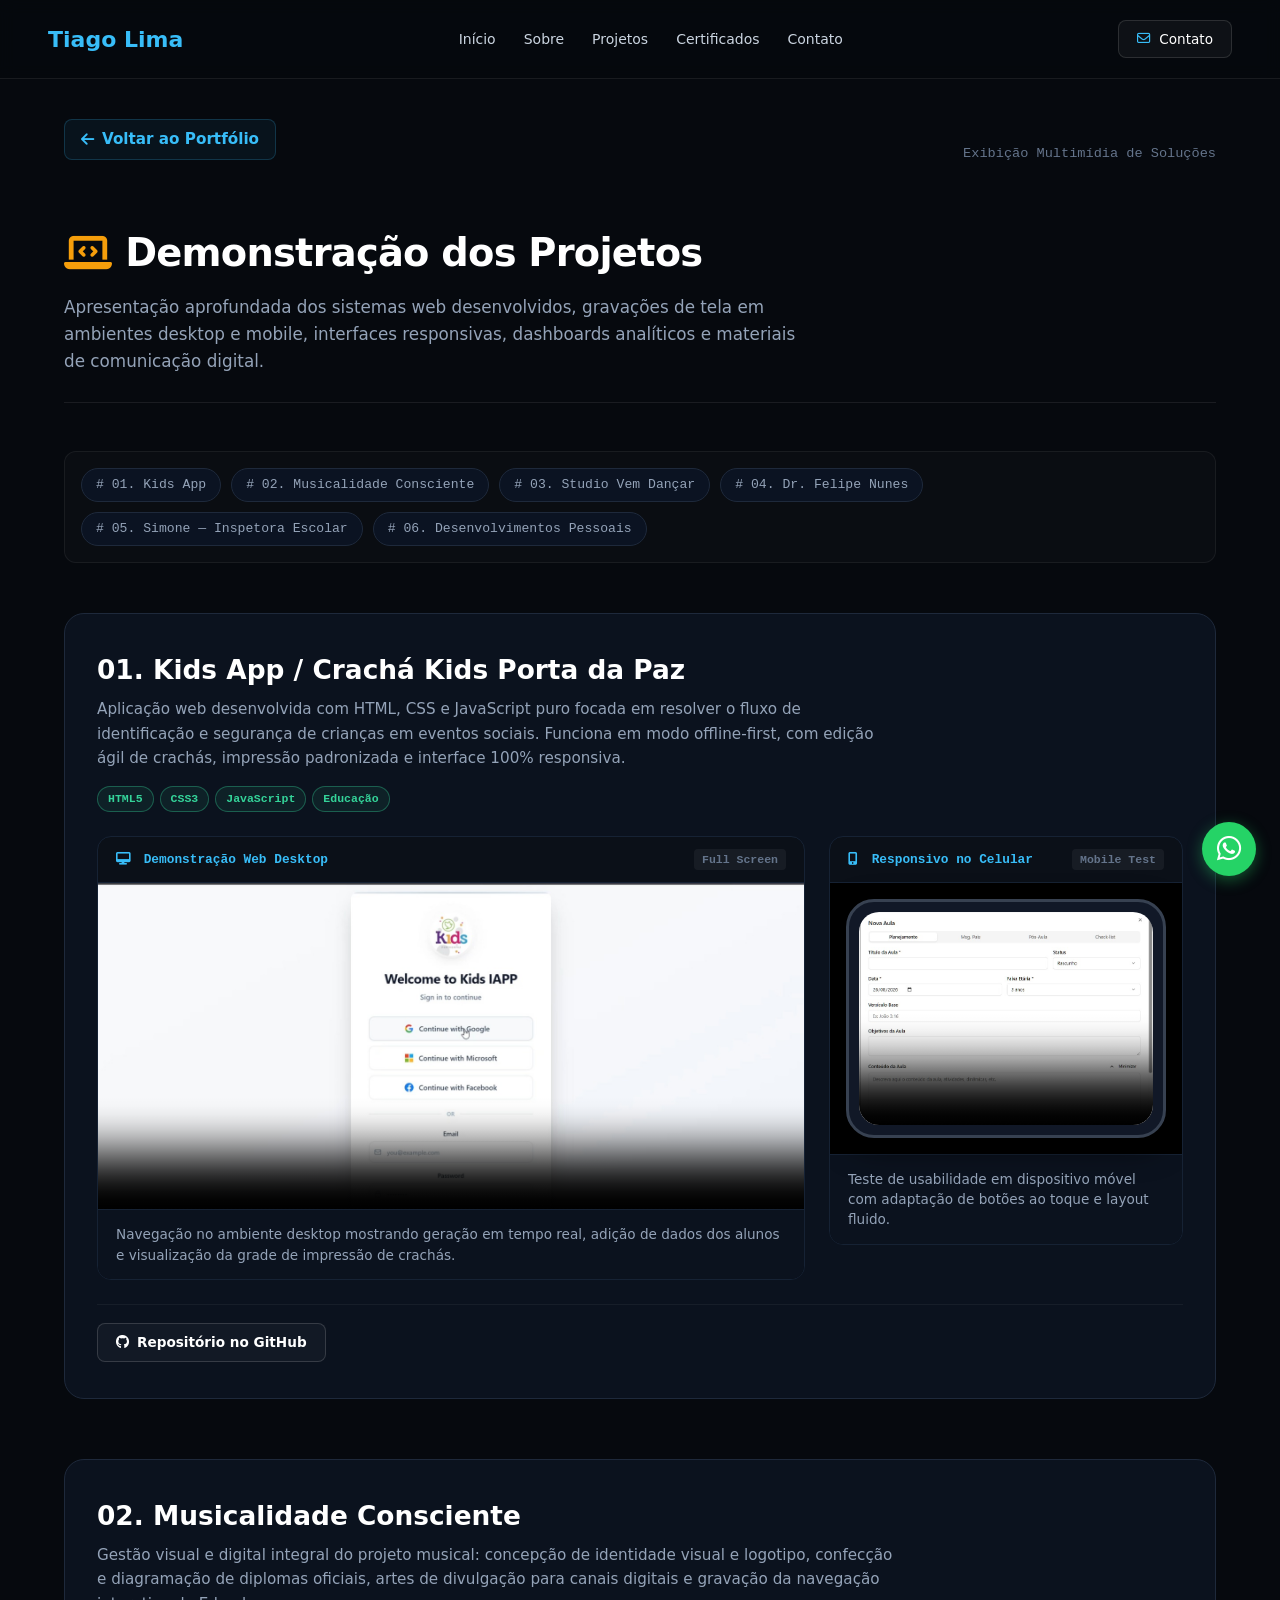
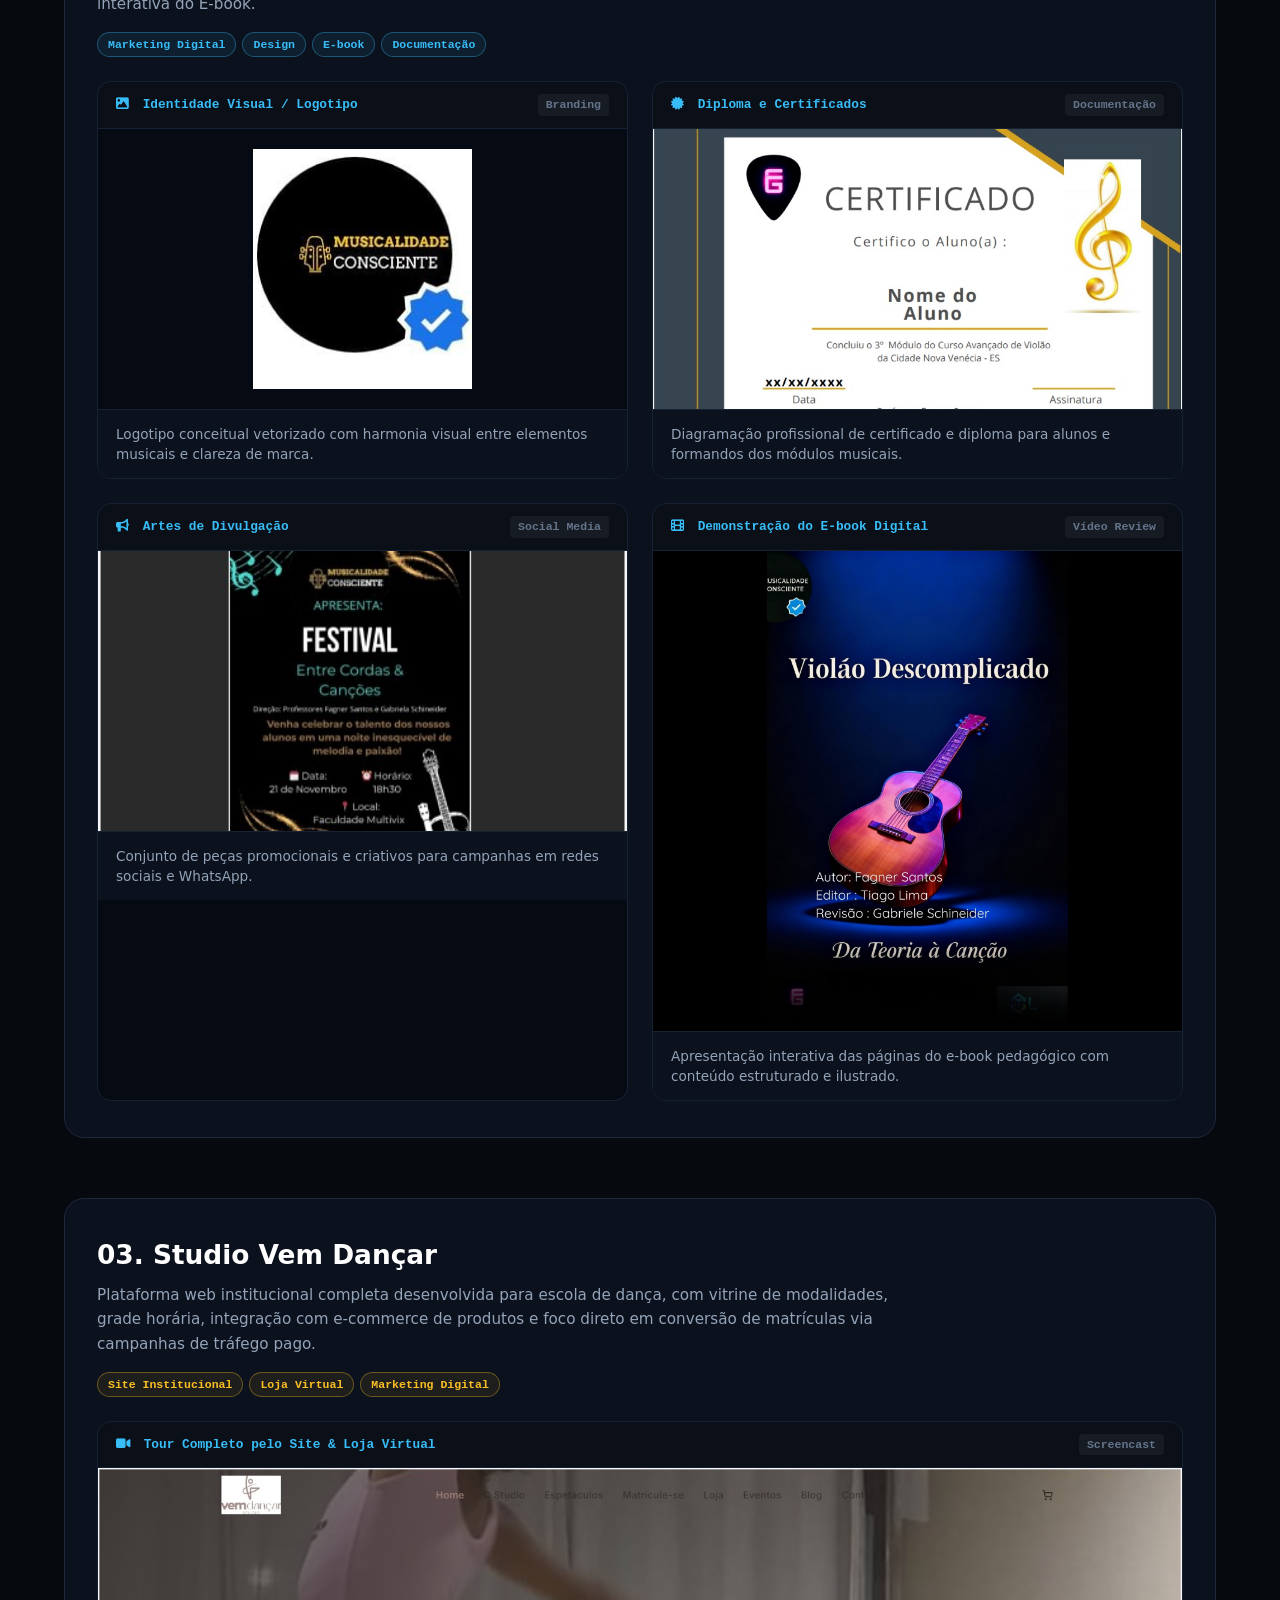
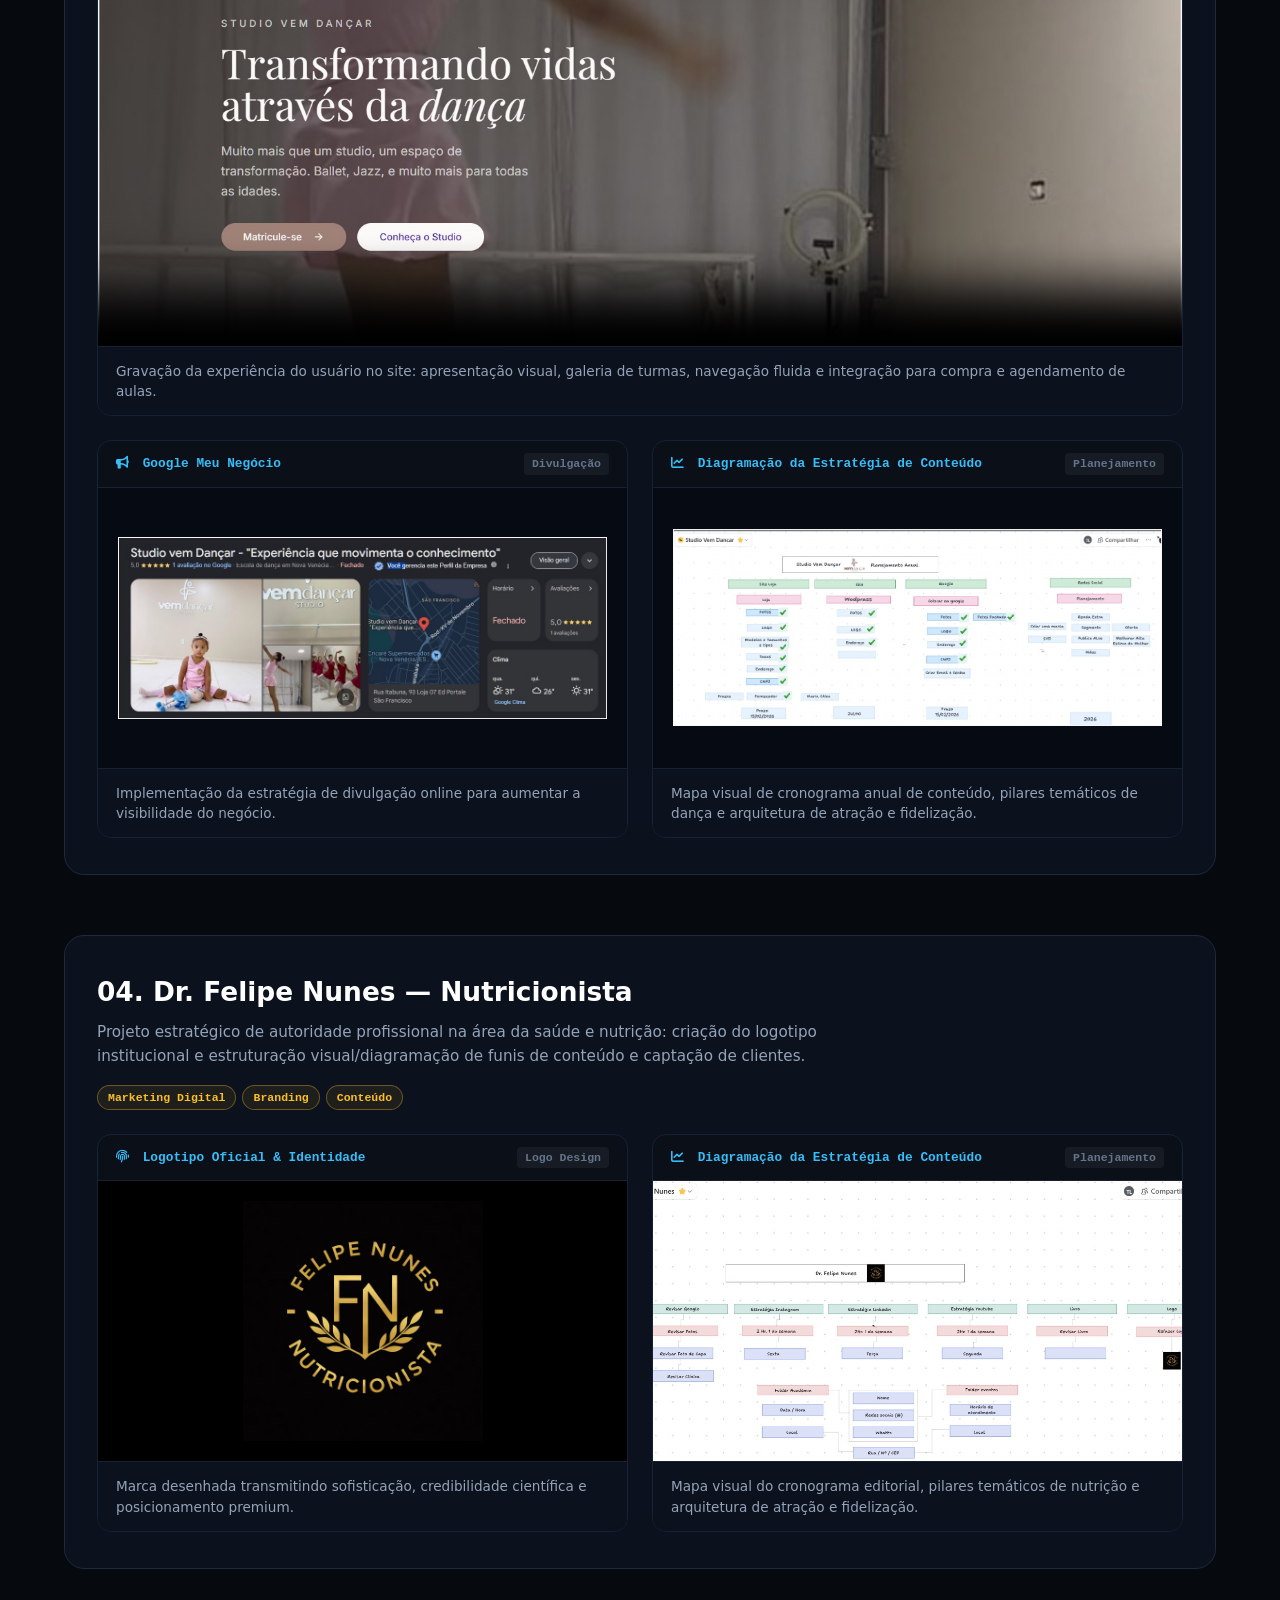
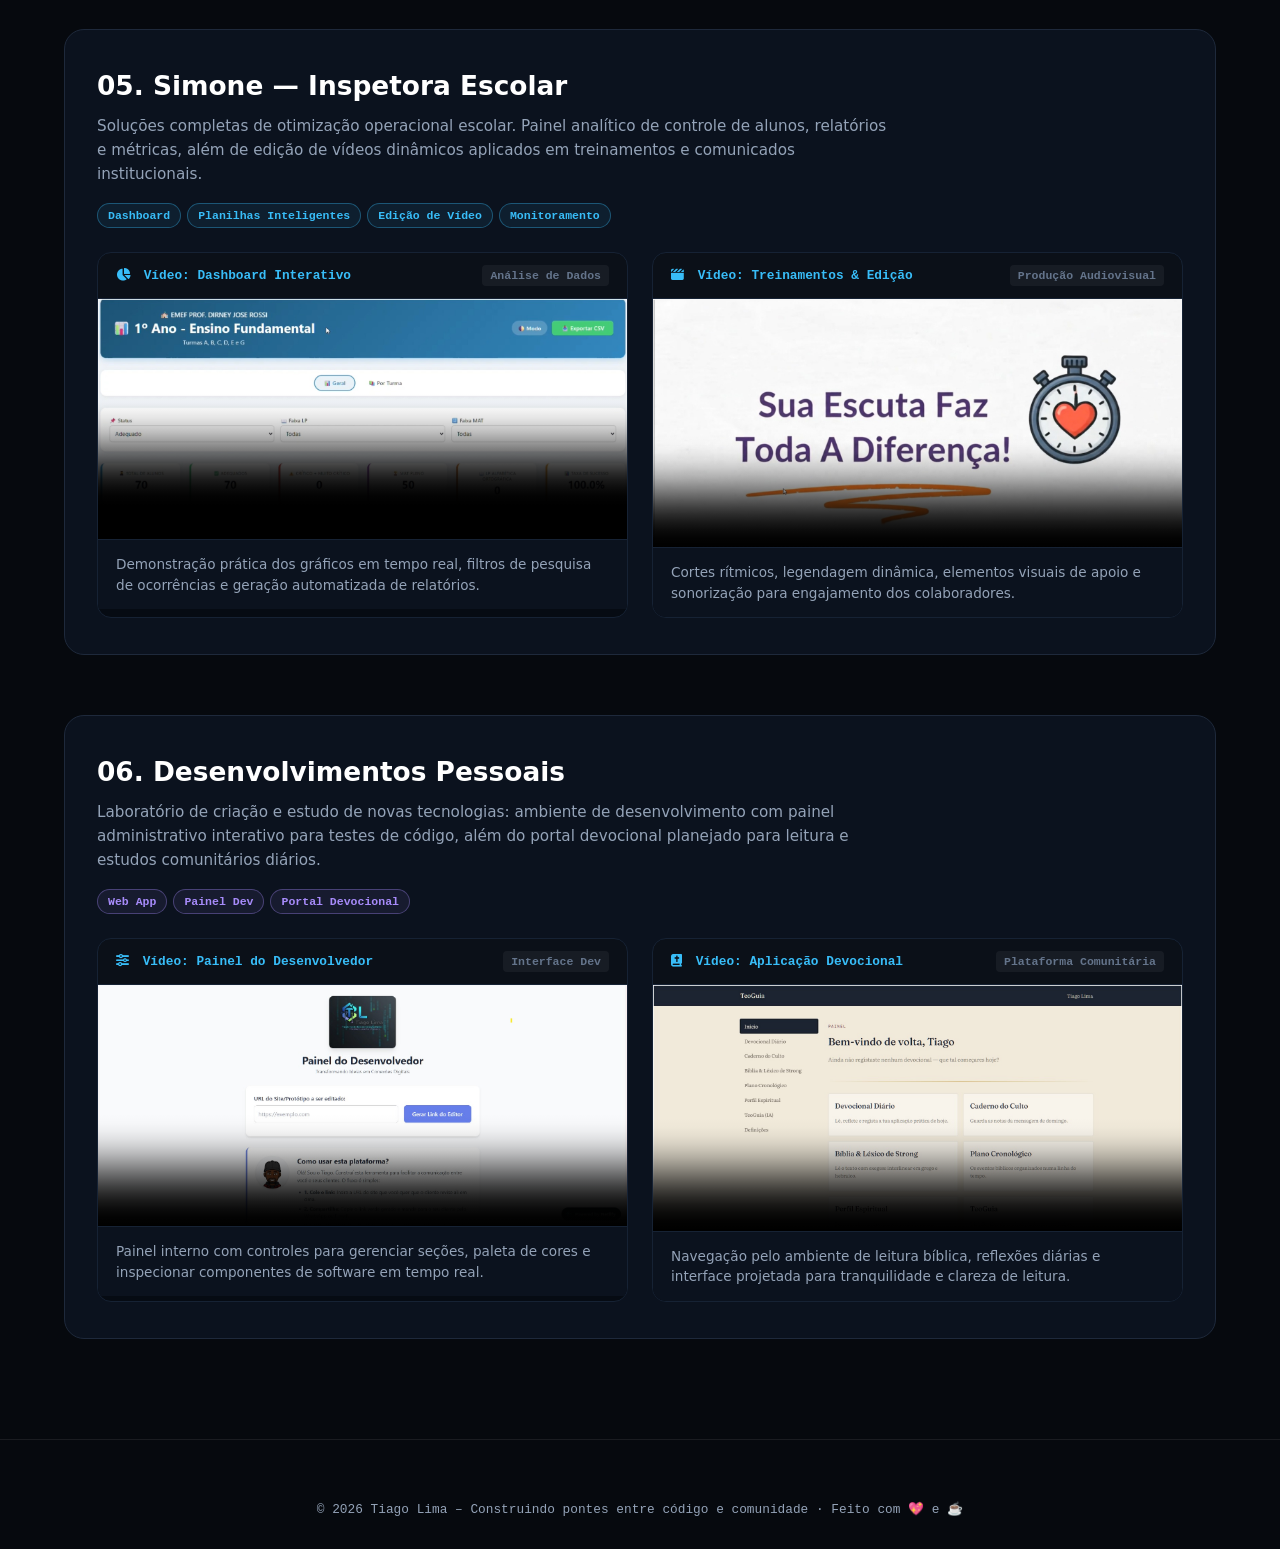
==== projetos.html @ 0a88589b "feat: initial commit of portfolio with LFS" ====
<!DOCTYPE html>
<html lang="pt-BR">
<head>
  <meta charset="UTF-8" />
  <meta name="viewport" content="width=device-width, initial-scale=1.0" />
  <meta name="description" content="Detalhamento e demonstrações visuais dos projetos desenvolvidos por Tiago Lima" />
  <title>Galeria de Projetos | Tiago Lima</title>
  <!-- Open Graph / Redes Sociais -->
  <meta property="og:type" content="website" />
  <meta property="og:title" content="Projetos | Tiago Lima" />
  <meta property="og:description" content="Portfólio de Tiago Lima." />
  <meta property="og:image" content="./assets/tiago_terno.jpg" />
  <meta name="twitter:card" content="summary_large_image" />
  <link rel="icon" type="image/svg+xml" href="data:image/svg+xml,%3Csvg xmlns='http://www.w3.org/2000/svg' viewBox='0 0 100 100'%3E%3Ctext y='80' font-size='80'%3E👨‍💻%3C/text%3E%3C/svg%3E">


  <link rel="stylesheet" href="https://cdnjs.cloudflare.com/ajax/libs/font-awesome/6.4.0/css/all.min.css" integrity="sha512-iecdLmaskl7CVkqkXNQ/ZH/XLlvWZOJyj7Yy7tcenmpD1ypASozpmT/E0iPtmFIB46ZmdtAc9eNBvH0H/ZpiBw==" crossorigin="anonymous" referrerpolicy="no-referrer" />
  <link rel="stylesheet" href="style.css" />

  <!-- Estilos movidos para style.css -->
</head>
<body>

  <header class="navbar">
    <a href="index.html" class="navbar-logo">Tiago Lima</a>
    <nav class="nav-links" aria-label="Navegação Principal">
      <a href="index.html#inicio">Início</a>
      <a href="index.html#sobre">Sobre</a>
      <a href="index.html#projetos">Projetos</a>
      <a href="certificados.html">Certificados</a>
      <a href="index.html#contato">Contato</a>
    </nav>
    <a href="index.html#contato" class="btn-contact">
      <i class="fa-regular fa-envelope" aria-hidden="true"></i>
      <span>Contato</span>
    </a>
  </header>

  <main class="projects-page">
    
    <div class="page-nav-top">
      <a href="index.html#projetos" class="btn-back">
        <i class="fa-solid fa-arrow-left"></i> Voltar ao Portfólio
      </a>
      <span style="font-family: var(--font-mono, monospace); font-size: 0.85rem; color: var(--text-muted, #64748b);">
        Exibição Multimídia de Soluções
      </span>
    </div>

    <header class="page-header">
      <h1><i class="fa-solid fa-laptop-code"></i> Demonstração dos Projetos</h1>
      <p>
        Apresentação aprofundada dos sistemas web desenvolvidos, gravações de tela em ambientes desktop e mobile, interfaces responsivas, dashboards analíticos e materiais de comunicação digital.
      </p>
    </header>

    <nav class="project-nav-chips" aria-label="Navegação entre os projetos">
      <a href="#kids-app" class="chip-link"># 01. Kids App</a>
      <a href="#musicalidade" class="chip-link"># 02. Musicalidade Consciente</a>
      <a href="#vem-dancar" class="chip-link"># 03. Studio Vem Dançar</a>
      <a href="#felipe-nunes" class="chip-link"># 04. Dr. Felipe Nunes</a>
      <a href="#simone-inspetora" class="chip-link"># 05. Simone — Inspetora Escolar</a>
      <a href="#desenvolvimentos-pessoais" class="chip-link"># 06. Desenvolvimentos Pessoais</a>
    </nav>

    <section class="project-showcase-section" id="kids-app">
      <div class="showcase-header">
        <div class="showcase-title-area">
          <h2>01. Kids App / Crachá Kids Porta da Paz</h2>
          <p>
            Aplicação web desenvolvida com HTML, CSS e JavaScript puro focada em resolver o fluxo de identificação e segurança de crianças em eventos sociais. Funciona em modo offline-first, com edição ágil de crachás, impressão padronizada e interface 100% responsiva.
          </p>
        </div>
        <div class="tags-list">
          <span class="tag-badge tag-green">HTML5</span>
          <span class="tag-badge tag-green">CSS3</span>
          <span class="tag-badge tag-green">JavaScript</span>
          <span class="tag-badge tag-green">Educação</span>
        </div>
      </div>

      <div class="media-grid grid-asymmetric-phone">
        <div class="media-block">
          <div class="media-label">
            <span><i class="fa-solid fa-desktop"></i> Demonstração Web Desktop</span>
            <span class="badge-tag">Full Screen</span>
          </div>
          <div class="media-content">
            <div class="video-wrapper">
              <video controls poster="./assets/01_login.jpeg" preload="metadata">
                <source src="./assets/videos/video_kids_app_desktop.mp4" type="video/mp4">
                Seu navegador não suporta a reprodução deste vídeo.
              </video>
            </div>
          </div>
          <div class="media-caption">
            Navegação no ambiente desktop mostrando geração em tempo real, adição de dados dos alunos e visualização da grade de impressão de crachás.
          </div>
        </div>

        <div class="media-block">
          <div class="media-label">
            <span><i class="fa-solid fa-mobile-screen-button"></i> Responsivo no Celular</span>
            <span class="badge-tag">Mobile Test</span>
          </div>
          <div class="media-content" style="padding: 16px 0;">
            <div class="phone-mockup-wrapper">
              <video controls poster="./assets/capa_nova_aula.jpeg" preload="metadata">
                <source src="./assets/videos/video_responsivo_kids_app_celular.mp4" type="video/mp4">
                Seu navegador não suporta a tag de vídeo.
              </video>
            </div>
          </div>
          <div class="media-caption">
            Teste de usabilidade em dispositivo móvel com adaptação de botões ao toque e layout fluido.
          </div>
        </div>
      </div>

      <div class="showcase-actions">
        <a href="https://github.com/tgojlima" target="_blank" rel="noopener noreferrer" class="btn-action-outline">
          <i class="fa-brands fa-github"></i> Repositório no GitHub
        </a>
      </div>
    </section>

    <section class="project-showcase-section" id="musicalidade">
      <div class="showcase-header">
        <div class="showcase-title-area">
          <h2>02. Musicalidade Consciente</h2>
          <p>
            Gestão visual e digital integral do projeto musical: concepção de identidade visual e logotipo, confecção e diagramação de diplomas oficiais, artes de divulgação para canais digitais e gravação da navegação interativa do E-book.
          </p>
        </div>
        <div class="tags-list">
          <span class="tag-badge tag-blue">Marketing Digital</span>
          <span class="tag-badge tag-blue">Design</span>
          <span class="tag-badge tag-blue">E-book</span>
          <span class="tag-badge tag-blue">Documentação</span>
        </div>
      </div>

      <div class="media-grid grid-2-cols">
        <div class="media-block">
          <div class="media-label">
            <span><i class="fa-solid fa-image"></i> Identidade Visual / Logotipo</span>
            <span class="badge-tag">Branding</span>
          </div>
          <div class="image-wrapper contain-mode">
            <img src="./assets/logo-musicalidade-consciente.jpg" alt="Logo Musicalidade Consciente" / loading="lazy">
          </div>
          <div class="media-caption">
            Logotipo conceitual vetorizado com harmonia visual entre elementos musicais e clareza de marca.
          </div>
        </div>

        <div class="media-block">
          <div class="media-label">
            <span><i class="fa-solid fa-certificate"></i> Diploma e Certificados</span>
            <span class="badge-tag">Documentação</span>
          </div>
          <div class="image-wrapper">
             <img src="./assets/certificado-em-branco.jpeg" alt="Certificado 3º Módulo" / loading="lazy">
          </div>
          <div class="media-caption">
            Diagramação profissional de certificado e diploma para alunos e formandos dos módulos musicais.
          </div>
        </div>

        <div class="media-block">
          <div class="media-label">
            <span><i class="fa-solid fa-bullhorn"></i> Artes de Divulgação</span>
            <span class="badge-tag">Social Media</span>
          </div>
          <div class="image-wrapper">
            <img src="./assets/artes_festival_entre_cordas_pq.jpeg" onerror="this.onerror=null; this.src='./assets/logo_musicalidade.jpg';" alt="Artes de Divulgação" / loading="lazy">
          </div>
          <div class="media-caption">
            Conjunto de peças promocionais e criativos para campanhas em redes sociais e WhatsApp.
          </div>
        </div>

        <div class="media-block">
          <div class="media-label">
            <span><i class="fa-solid fa-film"></i> Demonstração do E-book Digital</span>
            <span class="badge-tag">Vídeo Review</span>
          </div>
          <div class="media-content">
            <div class="video-wrapper">
              <video controls poster="./assets/capa.jpeg" preload="metadata">
                <source src="./assets/videos/video_ebook.mp4" type="video/mp4">
                Seu navegador não suporta reprodução de vídeo.
              </video>
            </div>
          </div>
          <div class="media-caption">
            Apresentação interativa das páginas do e-book pedagógico com conteúdo estruturado e ilustrado.
          </div>
        </div>
      </div>
    </section>

    <section class="project-showcase-section" id="vem-dancar">
      <div class="showcase-header">
        <div class="showcase-title-area">
          <h2>03. Studio Vem Dançar</h2>
          <p>
            Plataforma web institucional completa desenvolvida para escola de dança, com vitrine de modalidades, grade horária, integração com e-commerce de produtos e foco direto em conversão de matrículas via campanhas de tráfego pago.
          </p>
        </div>
        <div class="tags-list">
          <span class="tag-badge tag-yellow">Site Institucional</span>
          <span class="tag-badge tag-yellow">Loja Virtual</span>
          <span class="tag-badge tag-yellow">Marketing Digital</span>
        </div>
      </div>

      <!-- Vídeo no topo ocupando a largura total do container -->
      <div class="media-block" style="margin-bottom: 24px;">
        <div class="media-label">
          <span><i class="fa-solid fa-video"></i> Tour Completo pelo Site & Loja Virtual</span>
          <span class="badge-tag">Screencast</span>
        </div>
        <div class="media-content">
          <div class="video-wrapper">
            <video controls poster="./assets/capa_site_studio.jpeg" preload="metadata">
              <source src="./assets/videos/site_loja.mp4" type="video/mp4">
              Seu navegador não suporta a tag de vídeo.
            </video>
          </div>
        </div>
        <div class="media-caption">
          Gravação da experiência do usuário no site: apresentação visual, galeria de turmas, navegação fluida e integração para compra e agendamento de aulas.
        </div>
      </div>

      <!-- Grid com 2 colunas para colocar Google Meu Negócio e Diagramação lado a lado -->
      <div class="media-grid grid-2-cols">
        
        <!-- Card 1: Google Meu Negócio -->
        <div class="media-block">
          <div class="media-label">
            <span><i class="fa-solid fa-bullhorn"></i> Google Meu Negócio</span>
            <span class="badge-tag">Divulgação</span>
          </div>
          <div class="image-wrapper contain-mode">
            <img src="./assets/google_meu_negocio.jpeg" onerror="this.onerror=null; this.src='./assets/logo_musicalidade.jpg';" alt="Google Meu Negócio" / loading="lazy">
          </div>
          <div class="media-caption">
            Implementação da estratégia de divulgação online para aumentar a visibilidade do negócio.
          </div>
        </div>

        <!-- Card 2: Diagramação da Estratégia de Conteúdo -->
        <div class="media-block">
          <div class="media-label">
            <span><i class="fa-solid fa-chart-line"></i> Diagramação da Estratégia de Conteúdo</span>
            <span class="badge-tag">Planejamento</span>
          </div>
          <div class="image-wrapper contain-mode">
            <img src="./assets/planejamento_studiovd.jpeg" onerror="this.onerror=null; this.src='./assets/logo-dr.-felipe-nunes.jpeg';" alt="Diagramação Estratégica" / loading="lazy">
          </div>
          <div class="media-caption">
            Mapa visual de cronograma anual de conteúdo, pilares temáticos de dança e arquitetura de atração e fidelização.
          </div>
        </div>

      </div>
    </section>
    
    <section class="project-showcase-section" id="felipe-nunes">
      <div class="showcase-header">
        <div class="showcase-title-area">
          <h2>04. Dr. Felipe Nunes — Nutricionista</h2>
          <p>
            Projeto estratégico de autoridade profissional na área da saúde e nutrição: criação do logotipo institucional e estruturação visual/diagramação de funis de conteúdo e captação de clientes.
          </p>
        </div>
        <div class="tags-list">
          <span class="tag-badge tag-yellow">Marketing Digital</span>
          <span class="tag-badge tag-yellow">Branding</span>
          <span class="tag-badge tag-yellow">Conteúdo</span>
        </div>
      </div>

      <div class="media-grid grid-2-cols">
        <div class="media-block">
          <div class="media-label">
            <span><i class="fa-solid fa-fingerprint"></i> Logotipo Oficial & Identidade</span>
            <span class="badge-tag">Logo Design</span>
          </div>
          <div class="image-wrapper contain-mode" style="background-color: #000000;">
            <img src="./assets/logo-dr.-felipe-nunes.jpeg" alt="Logo Dr Felipe Nunes" / loading="lazy">
          </div>
          <div class="media-caption">
            Marca desenhada transmitindo sofisticação, credibilidade científica e posicionamento premium.
          </div>
        </div>

        <div class="media-block">
          <div class="media-label">
            <span><i class="fa-solid fa-chart-line"></i> Diagramação da Estratégia de Conteúdo</span>
            <span class="badge-tag">Planejamento</span>
          </div>
          <div class="image-wrapper">
            <img src="./assets/planejamento-dr.-felipe-nunes.jpeg" onerror="this.onerror=null; this.src='./assets/logo-dr.-felipe-nunes.jpeg';" alt="Diagramação Estratégica" / loading="lazy">
          </div>
          <div class="media-caption">
            Mapa visual do cronograma editorial, pilares temáticos de nutrição e arquitetura de atração e fidelização.
          </div>
        </div>
      </div>
    </section>

    <section class="project-showcase-section" id="simone-inspetora">
      <div class="showcase-header">
        <div class="showcase-title-area">
          <h2>05. Simone — Inspetora Escolar</h2>
          <p>
            Soluções completas de otimização operacional escolar. Painel analítico de controle de alunos, relatórios e métricas, além de edição de vídeos dinâmicos aplicados em treinamentos e comunicados institucionais.
          </p>
        </div>
        <div class="tags-list">
          <span class="tag-badge tag-blue">Dashboard</span>
          <span class="tag-badge tag-blue">Planilhas Inteligentes</span>
          <span class="tag-badge tag-blue">Edição de Vídeo</span>
          <span class="tag-badge tag-blue">Monitoramento</span>
        </div>
      </div>

      <div class="media-grid grid-2-cols">
        <div class="media-block">
          <div class="media-label">
            <span><i class="fa-solid fa-chart-pie"></i> Vídeo: Dashboard Interativo</span>
            <span class="badge-tag">Análise de Dados</span>
          </div>
          <div class="media-content">
            <div class="video-wrapper">
              <video controls poster="./assets/capa_dashboard.jpeg" preload="metadata">
                <source src="./assets/videos/video_dashboard.mp4" type="video/mp4">
                Seu navegador não suporta reprodução de vídeo.
              </video>
            </div>
          </div>
          <div class="media-caption">
            Demonstração prática dos gráficos em tempo real, filtros de pesquisa de ocorrências e geração automatizada de relatórios.
          </div>
        </div>

        <div class="media-block">
          <div class="media-label">
            <span><i class="fa-solid fa-clapperboard"></i> Vídeo: Treinamentos & Edição</span>
            <span class="badge-tag">Produção Audiovisual</span>
          </div>
          <div class="media-content">
            <div class="video-wrapper">
              <video controls poster="./assets/capa_projeto_leitura.jpeg" preload="metadata">
                <source src="./assets/videos/video_projeto_leitura.mp4" type="video/mp4">
                Seu navegador não suporta reprodução de vídeo.
              </video>
            </div>
          </div>
          <div class="media-caption">
            Cortes rítmicos, legendagem dinâmica, elementos visuais de apoio e sonorização para engajamento dos colaboradores.
          </div>
        </div>
      </div>
    </section>

    <section class="project-showcase-section" id="desenvolvimentos-pessoais">
      <div class="showcase-header">
        <div class="showcase-title-area">
          <h2>06. Desenvolvimentos Pessoais</h2>
          <p>
            Laboratório de criação e estudo de novas tecnologias: ambiente de desenvolvimento com painel administrativo interativo para testes de código, além do portal devocional planejado para leitura e estudos comunitários diários.
          </p>
        </div>
        <div class="tags-list">
          <span class="tag-badge tag-purple">Web App</span>
          <span class="tag-badge tag-purple">Painel Dev</span>
          <span class="tag-badge tag-purple">Portal Devocional</span>
        </div>
      </div>

      <div class="media-grid grid-2-cols">
        <div class="media-block">
          <div class="media-label">
            <span><i class="fa-solid fa-sliders"></i> Vídeo: Painel do Desenvolvedor</span>
            <span class="badge-tag">Interface Dev</span>
          </div>
          <div class="media-content">
            <div class="video-wrapper">
              <video controls poster="./assets/capa_myorganizeweb.jpeg" preload="metadata">
                <source src="./assets/videos/video_my_organizer_website.mp4" type="video/mp4">
                Seu navegador não suporta reprodução de vídeo.
              </video>
            </div>
          </div>
          <div class="media-caption">
            Painel interno com controles para gerenciar seções, paleta de cores e inspecionar componentes de software em tempo real.
          </div>
        </div>

        <div class="media-block">
          <div class="media-label">
            <span><i class="fa-solid fa-book-bible"></i> Vídeo: Aplicação Devocional</span>
            <span class="badge-tag">Plataforma Comunitária</span>
          </div>
          <div class="media-content">
            <div class="video-wrapper">
              <video controls poster="./assets/capa_teoguia.jpeg" preload="metadata">
                <source src="./assets/videos/video_teoguia.mp4" type="video/mp4">
                Seu navegador não suporta reprodução de vídeo.
              </video>
            </div>
          </div>
          <div class="media-caption">
            Navegação pelo ambiente de leitura bíblica, reflexões diárias e interface projetada para tranquilidade e clareza de leitura.
          </div>
        </div>
      </div>
    </section>

  </main>

  <footer class="site-footer">
    <div class="footer-container">
      <div class="footer-bottom">
        <p>© 2026 Tiago Lima – Construindo pontes entre código e comunidade · Feito com 💖 e ☕</p>
      </div>
    </div>
  </footer>

  <a href="https://wa.me/5511988733425" class="whatsapp-btn" target="_blank" rel="noopener noreferrer" aria-label="Fale comigo no WhatsApp">
    <i class="fa-brands fa-whatsapp" aria-hidden="true"></i>
  </a>

</body>
</html>
---- style.css ----
/* ==========================================================================
   1. RESET & VARIÁVEIS GLOBAIS (DESIGN SYSTEM)
   ========================================================================== */
:root {
  --bg-main: #06090e;
  --bg-card: #0e1626;
  --bg-surface: #0b121e;
  --bg-input: #060b13;

  --color-primary: #38bdf8;
  --color-primary-hover: #0ea5e9;
  --color-accent-green: #22c55e;
  --color-accent-gold: #f59e0b;
  --color-accent-orange: #f97316;
  --color-accent-purple: #a78bfa;

  --text-primary: #ffffff;
  --text-secondary: #94a3b8;
  --text-muted: #64748b;
  --text-badge: #cbd5e1;

  --border-light: rgba(255, 255, 255, 0.08);
  --border-card: #1c2a42;
  --border-box: #1e293b;

  --font-main: system-ui, -apple-system, BlinkMacSystemFont, 'Segoe UI', Roboto, sans-serif;
  --font-mono: ui-monospace, SFMono-Regular, Menlo, Monaco, Consolas, monospace;
}

* {
  box-sizing: border-box;
  margin: 0;
  padding: 0;
}

html {
  scroll-behavior: smooth;
}

body {
  background-color: var(--bg-main);
  color: var(--text-primary);
  font-family: var(--font-main);
  line-height: 1.5;
  overflow-x: hidden;
}

/* ==========================================================================
   2. NAVBAR
   ========================================================================== */
.navbar {
  display: flex;
  align-items: center;
  justify-content: space-between;
  padding: 20px 48px;
  background-color: rgba(6, 9, 14, 0.85);
  backdrop-filter: blur(8px);
  border-bottom: 1px solid var(--border-light);
  position: sticky;
  top: 0;
  z-index: 100;
}

.navbar-logo {
  font-size: 1.375rem;
  font-weight: 700;
  color: var(--color-primary);
  text-decoration: none;
}

.nav-links {
  display: flex;
  gap: 28px;
}

.nav-links a {
  color: var(--text-badge);
  text-decoration: none;
  font-size: 0.875rem;
  font-weight: 500;
  transition: color 0.2s ease;
}

.nav-links a:hover {
  color: var(--color-primary);
}

.btn-contact {
  display: inline-flex;
  align-items: center;
  gap: 8px;
  padding: 8px 18px;
  background: rgba(255, 255, 255, 0.04);
  border: 1px solid rgba(255, 255, 255, 0.12);
  border-radius: 8px;
  color: var(--color-primary);
  text-decoration: none;
  font-size: 0.85rem;
  font-weight: 500;
  transition: all 0.2s ease;
}

.btn-contact span {
  color: var(--text-primary);
}

.btn-contact:hover {
  border-color: rgba(56, 189, 248, 0.4);
  background: rgba(56, 189, 248, 0.08);
}

/* ==========================================================================
   3. HERO SECTION
   ========================================================================== */
.hero-wrapper {
  background-color: var(--bg-main);
  background-image: 
    linear-gradient(rgba(255, 255, 255, 0.04) 1px, transparent 1px),
    linear-gradient(90deg, rgba(255, 255, 255, 0.04) 1px, transparent 1px);
  background-size: 40px 40px;
  min-height: calc(100vh - 80px);
  display: flex;
  flex-direction: column;
}

.hero-container {
  max-width: 1240px;
  width: 100%;
  margin: 0 auto;
  padding: 60px 48px 30px;
  flex: 1;
  display: flex;
  flex-direction: column;
  justify-content: space-between;
}

.hero-content {
  display: grid;
  grid-template-columns: 1.3fr 0.7fr;
  align-items: center;
  gap: 40px;
}

.status-badge {
  display: inline-flex;
  align-items: center;
  gap: 8px;
  background-color: rgba(34, 197, 94, 0.08);
  border: 1px solid rgba(34, 197, 94, 0.25);
  color: var(--color-accent-green);
  padding: 6px 14px;
  border-radius: 9999px;
  font-size: 0.8125rem;
  font-weight: 500;
  margin-bottom: 24px;
}

.status-dot {
  width: 7px;
  height: 7px;
  background-color: var(--color-accent-green);
  border-radius: 50%;
  box-shadow: 0 0 6px rgba(34, 197, 94, 0.8);
}

.hero-title {
  font-size: 3.25rem;
  font-weight: 800;
  line-height: 1.15;
  letter-spacing: -0.02em;
  margin-bottom: 24px;
}

.text-blue {
  color: var(--color-primary);
}

.hero-tags {
  font-family: var(--font-mono);
  font-size: 0.9rem;
  color: var(--color-primary);
  margin-bottom: 20px;
  display: flex;
  flex-wrap: wrap;
  align-items: center;
  gap: 8px;
}

.hero-tags .dot {
  opacity: 0.7;
}

.hero-description {
  font-size: 0.9375rem;
  line-height: 1.6;
  color: var(--text-secondary);
  max-width: 580px;
  margin-bottom: 32px;
}

.hero-buttons {
  display: flex;
  gap: 16px;
}

.btn {
  display: inline-flex;
  align-items: center;
  justify-content: center;
  gap: 8px;
  padding: 12px 24px;
  border-radius: 8px;
  font-size: 0.9rem;
  font-weight: 600;
  text-decoration: none;
  transition: all 0.2s ease;
  cursor: pointer;
}

.btn-primary {
  background-color: var(--color-primary);
  color: var(--bg-main);
  border: none;
}

.btn-primary:hover {
  background-color: var(--color-primary-hover);
  box-shadow: 0 0 16px rgba(56, 189, 248, 0.4);
}

.btn-secondary {
  background-color: rgba(255, 255, 255, 0.04);
  color: var(--text-primary);
  border: 1px solid rgba(255, 255, 255, 0.15);
}

.btn-secondary:hover {
  background-color: rgba(255, 255, 255, 0.08);
  border-color: rgba(255, 255, 255, 0.3);
}

.hero-right {
  display: flex;
  flex-direction: column;
  align-items: center;
  justify-content: center;
}

.avatar-frame {
  position: relative;
  width: 270px;
  height: 270px;
  border-radius: 50%;
  border: 3px solid var(--color-primary);
  box-shadow: 0 0 35px rgba(56, 189, 248, 0.25);
  padding: 4px;
}

.avatar-img {
  width: 100%;
  height: 100%;
  object-fit: cover;
  border-radius: 50%;
  display: block;
}

.experience-badge {
  position: absolute;
  bottom: 8px;
  right: -4px;
  background-color: rgba(34, 197, 94, 0.12);
  border: 1px solid rgba(34, 197, 94, 0.35);
  color: var(--color-accent-green);
  font-family: var(--font-mono);
  font-size: 0.75rem;
  font-weight: 600;
  padding: 4px 10px;
  border-radius: 9999px;
  backdrop-filter: blur(4px);
}

.social-icons {
  display: flex;
  gap: 16px;
  margin-top: 24px;
}

.social-icons a {
  color: var(--text-secondary);
  display: flex;
  align-items: center;
  justify-content: center;
  font-size: 1.25rem;
  transition: color 0.2s ease, transform 0.2s ease;
}

.social-icons a:hover {
  color: var(--text-primary);
  transform: translateY(-2px);
}

.hero-footer-contacts {
  display: flex;
  gap: 28px;
  margin-top: 48px;
  padding-top: 16px;
}

.contact-item {
  display: flex;
  align-items: center;
  gap: 8px;
  color: var(--text-muted);
  font-size: 0.85rem;
}

/* ==========================================================================
   4. ABOUT SECTION
   ========================================================================== */
.about-section {
  background-color: var(--bg-main);
  background-image: 
    linear-gradient(rgba(255, 255, 255, 0.04) 1px, transparent 1px),
    linear-gradient(90deg, rgba(255, 255, 255, 0.04) 1px, transparent 1px);
  background-size: 40px 40px;
  padding: 80px 0;
  border-top: 1px solid var(--border-light);
}

.about-container {
  max-width: 1240px;
  width: 100%;
  margin: 0 auto;
  padding: 0 48px;
}

.section-title {
  font-size: 1.75rem;
  font-weight: 700;
  display: flex;
  align-items: center;
  gap: 12px;
  margin-bottom: 40px;
  color: var(--text-primary);
}

.code-symbol {
  color: var(--color-primary);
  font-family: var(--font-mono);
}

.about-grid {
  display: grid;
  grid-template-columns: repeat(4, 1fr);
  gap: 20px;
}

.photo-card-container {
  position: relative;
  display: flex;
  flex-direction: column;
  align-items: center;
}

.photo-card {
  width: 100%;
  height: 100%;
  min-height: 380px;
  border-radius: 16px;
  overflow: hidden;
  border: 1px solid var(--border-light);
  background-color: rgba(255, 255, 255, 0.02);
}

.photo-img {
  width: 100%;
  height: 100%;
  object-fit: cover;
  display: block;
}

.avatar-badge {
  position: absolute;
  bottom: -20px;
  width: 44px;
  height: 44px;
  border-radius: 50%;
  border: 2px solid var(--color-primary);
  background-color: var(--bg-main);
  overflow: hidden;
  display: flex;
  align-items: center;
  justify-content: center;
  box-shadow: 0 4px 14px rgba(0, 0, 0, 0.6);
}

.avatar-badge img {
  width: 100%;
  height: 100%;
  object-fit: cover;
}

.info-card {
  background-color: rgba(255, 255, 255, 0.03);
  border: 1px solid var(--border-light);
  border-radius: 16px;
  padding: 28px 24px;
  display: flex;
  flex-direction: column;
  backdrop-filter: blur(8px);
  transition: border-color 0.2s ease, transform 0.2s ease;
}

.info-card:hover {
  border-color: rgba(56, 189, 248, 0.3);
  transform: translateY(-2px);
}

.card-icon {
  font-size: 1.375rem;
  margin-bottom: 16px;
}

.card-title {
  font-size: 1.1875rem;
  font-weight: 700;
  color: var(--text-primary);
  margin-bottom: 14px;
}

.card-text {
  font-size: 0.875rem;
  line-height: 1.6;
  color: var(--text-secondary);
  margin-bottom: 12px;
}

.card-text:last-child {
  margin-bottom: 0;
}

/* ==========================================================================
   5. TAGS DE CURSOS (CENTRALIZADAS)
   ========================================================================== */
.tags-section {
  width: 100%;
  max-width: 1200px;
  margin: 60px auto 40px auto;
  padding: 0 20px;
  display: flex;
  justify-content: center; /* Centraliza a caixa inteira na página */
}

.tags-container {
  display: flex;
  flex-wrap: wrap;
  gap: 12px;
  justify-content: center; /* Centraliza todas as tags/linhas horizontalmente */
  align-items: center;
  max-width: 1000px;       /* Mantém uma largura harmoniosa no centro */
  margin: 0 auto;
}

.tag {
  display: inline-flex;
  align-items: center;
  justify-content: center;
  text-align: center;
  color: var(--color-primary);
  border: 1px solid #1e3a5f;
  background-color: rgba(30, 58, 95, 0.15);
  padding: 8px 18px;
  border-radius: 9999px;
  font-size: 0.85rem;
  font-family: var(--font-mono);
  transition: all 0.2s ease-in-out;
  cursor: pointer;
  text-decoration: none;
}

.tag:hover {
  border-color: var(--color-primary);
  background-color: rgba(56, 189, 248, 0.15);
  box-shadow: 0 0 10px rgba(59, 130, 246, 0.2);
}


/* ==========================================================================
   6. PROJETOS EM DESTAQUE
   ========================================================================== */
.projects-section {
  width: 100%;
  max-width: 1200px;
  margin: 80px auto 40px auto;
  padding: 0 20px;
}

.projects-section .section-title i {
  color: var(--color-accent-gold);
}

.projects-grid {
  display: grid;
  grid-template-columns: repeat(3, 1fr);
  gap: 24px;
}

.project-card {
  background-color: var(--bg-card);
  border: 1px solid var(--border-card);
  border-radius: 16px;
  overflow: hidden;
  display: flex;
  flex-direction: column;
  transition: transform 0.2s ease, border-color 0.2s ease, box-shadow 0.2s ease;
}

.project-card:hover {
  transform: translateY(-4px);
  border-color: #2b3e5f;
  box-shadow: 0 10px 25px rgba(0, 0, 0, 0.4);
}

.card-cover {
  width: 100%;
  height: 200px;
  background-color: #162032;
  display: flex;
  align-items: center;
  justify-content: center;
  overflow: hidden;
}

.card-cover img {
  width: 100%;
  height: 100%;
  object-fit: cover;
  display: block;
}

.card-cover.cover-centered {
  background-color: #000000;
}

.card-cover.cover-centered img {
  width: 120px;
  height: 120px;
  object-fit: contain;
}

.project-card .card-body {
  padding: 20px;
  display: flex;
  flex-direction: column;
  flex-grow: 1;
}

.author-and-tags {
  display: flex;
  align-items: flex-start;
  gap: 10px;
  margin-bottom: 16px;
}

.author-avatar {
  width: 32px;
  height: 32px;
  border-radius: 50%;
  border: 2px solid var(--text-primary);
  background-color: var(--color-primary);
  flex-shrink: 0;
  overflow: hidden;
}

.author-avatar img {
  width: 100%;
  height: 100%;
  object-fit: cover;
}

.tags-list {
  display: flex;
  flex-wrap: wrap;
  gap: 6px;
  align-items: center;
}

.tag-badge {
  font-family: var(--font-mono);
  font-size: 0.72rem;
  font-weight: 600;
  padding: 3px 10px;
  border-radius: 9999px;
  white-space: nowrap;
}

.tag-green {
  color: #34d399;
  border: 1px solid rgba(52, 211, 153, 0.35);
  background-color: rgba(52, 211, 153, 0.08);
}

.tag-blue {
  color: var(--color-primary);
  border: 1px solid rgba(56, 189, 248, 0.35);
  background-color: rgba(56, 189, 248, 0.08);
}

.tag-yellow {
  color: #fbbf24;
  border: 1px solid rgba(251, 191, 36, 0.35);
  background-color: rgba(251, 191, 36, 0.08);
}

.tag-purple {
  color: var(--color-accent-purple);
  border: 1px solid rgba(167, 139, 250, 0.35);
  background-color: rgba(167, 139, 250, 0.08);
}

.project-card .card-title {
  font-size: 1.15rem;
  margin-bottom: 12px;
  color: #f8fafc;
}

.card-description {
  font-size: 0.88rem;
  color: var(--text-secondary);
  line-height: 1.55;
  margin-bottom: 16px;
}

.card-italic-note {
  font-size: 0.82rem;
  font-style: italic;
  color: var(--text-muted);
  line-height: 1.45;
  margin-bottom: 22px;
}

.card-footer {
  margin-top: auto;
  padding-top: 10px;
}

.project-link {
  display: inline-flex;
  align-items: center;
  gap: 7px;
  font-size: 0.9rem;
  font-weight: 600;
  text-decoration: none;
}

.project-link:hover {
  text-decoration: underline;
}

.link-green  { color: var(--color-accent-green); }
.link-blue   { color: var(--color-primary); }
.link-yellow { color: #eab308; }
.link-purple { color: var(--color-accent-purple); }

/* ==========================================================================
   7. HABILIDADES
   ========================================================================== */
.skills-section {
  width: 100%;
  max-width: 1200px;
  margin: 80px auto 40px auto;
  padding: 0 20px;
}

.skills-title {
  display: flex;
  align-items: center;
  gap: 12px;
  font-size: 1.85rem;
  font-weight: 700;
  color: var(--text-primary);
  margin-bottom: 32px;
}

.icon-bolt {
  color: var(--color-accent-orange);
}

.skills-grid {
  display: grid;
  grid-template-columns: 1fr 1fr;
  gap: 40px 60px;
}

.skills-column {
  display: flex;
  flex-direction: column;
  gap: 28px;
}

.skill-group {
  display: flex;
  flex-direction: column;
  gap: 10px;
}

.category-label {
  font-family: var(--font-mono);
  font-size: 0.95rem;
  font-weight: 600;
  letter-spacing: 0.5px;
}

.label-blue { color: var(--color-primary); }
.label-green { color: #4ade80; }

.skill-tags {
  display: flex;
  flex-wrap: wrap;
  gap: 8px;
}

.skill-tag {
  display: inline-block;
  font-family: var(--font-mono);
  font-size: 0.85rem;
  color: var(--text-badge);
  background-color: #0b1322;
  border: 1px solid var(--border-box);
  padding: 6px 14px;
  border-radius: 8px;
  cursor: default;
  transition: all 0.2s ease;
}

.skill-tag:hover {
  border-color: var(--color-primary);
  color: var(--text-primary);
  background-color: rgba(56, 189, 248, 0.1);
}

.skills-divider {
  border: none;
  border-top: 1px solid var(--border-box);
  margin: 36px 0 28px 0;
}

.soft-skills-group {
  display: flex;
  flex-direction: column;
  gap: 12px;
}

.skill-tag.tag-soft {
  border-color: #143528;
  background-color: #081a14;
  color: #d1fae5;
}

.skill-tag.tag-soft:hover {
  border-color: #4ade80;
  background-color: rgba(74, 222, 128, 0.12);
  color: var(--text-primary);
}

/* ==========================================================================
   8. CONTATO
   ========================================================================== */
.contact-section {
  width: 100%;
  max-width: 900px;
  margin: 90px auto 60px auto;
  padding: 0 20px;
}

.contact-header {
  text-align: center;
  margin-bottom: 32px;
}

.contact-title {
  font-size: 2rem;
  font-weight: 700;
  color: var(--text-primary);
  margin-bottom: 10px;
}

.contact-subtitle {
  color: var(--text-secondary);
  font-size: 0.95rem;
}

.contact-box {
  background-color: var(--bg-surface);
  border: 1px solid var(--border-box);
  border-radius: 16px;
  padding: 32px 28px;
  display: flex;
  flex-direction: column;
  gap: 28px;
}

.direct-contacts-grid {
  display: grid;
  grid-template-columns: repeat(3, 1fr);
  gap: 16px;
}

.direct-card {
  background-color: var(--bg-input);
  border: 1px solid #162234;
  border-radius: 12px;
  padding: 20px 16px;
  text-align: center;
  display: flex;
  flex-direction: column;
  align-items: center;
  gap: 6px;
  text-decoration: none;
  transition: all 0.2s ease;
}

.direct-card:hover {
  border-color: #2b3e5f;
  transform: translateY(-2px);
}

.direct-card i {
  font-size: 1.4rem;
  margin-bottom: 2px;
}

.direct-label {
  font-family: var(--font-mono);
  font-size: 0.85rem;
  font-weight: 600;
}

.direct-value {
  font-size: 0.8rem;
  color: var(--text-secondary);
  word-break: break-all;
}

.icon-email, .label-email { color: var(--color-primary); }
.icon-whatsapp, .label-whatsapp { color: var(--color-accent-green); }
.icon-location, .label-location { color: var(--color-accent-gold); }

.contact-subgroup {
  display: flex;
  flex-direction: column;
  gap: 12px;
}

.subgroup-title {
  font-family: var(--font-mono);
  color: var(--text-muted);
  font-size: 0.85rem;
  font-weight: 600;
}

.social-links-grid {
  display: flex;
  flex-wrap: wrap;
  gap: 12px;
}

.social-card {
  background-color: var(--bg-input);
  border: 1px solid #162234;
  border-radius: 10px;
  padding: 10px 16px;
  display: inline-flex;
  align-items: center;
  gap: 12px;
  text-decoration: none;
  transition: all 0.2s ease;
}

.social-card:hover {
  border-color: var(--color-primary);
}

.social-card i {
  font-size: 1.5rem;
  color: var(--text-primary);
}

.social-name {
  display: block;
  font-size: 0.78rem;
  color: var(--text-badge);
  font-weight: 600;
}

.social-handle {
  display: block;
  font-family: var(--font-mono);
  font-size: 0.78rem;
  color: var(--text-muted);
}

.availability-list {
  list-style: none;
  display: flex;
  flex-direction: column;
  gap: 8px;
}

.availability-list li {
  display: flex;
  align-items: center;
  gap: 8px;
  font-size: 0.88rem;
  color: var(--text-badge);
}

.check-icon {
  color: var(--color-accent-green);
  font-size: 0.85rem;
}

.contact-actions {
  display: flex;
  flex-wrap: wrap;
  gap: 12px;
  padding-top: 10px;
}

.btn-blue {
  background-color: #3b82f6;
  color: var(--text-primary);
  border: none;
}
.btn-blue:hover {
  background-color: #2563eb;
}

.btn-green {
  background-color: var(--color-accent-green);
  color: var(--text-primary);
  border: none;
}
.btn-green:hover {
  background-color: #16a34a;
}

.btn-dark {
  background-color: var(--bg-input);
  color: var(--text-badge);
  border: 1px solid var(--border-box);
}
.btn-dark:hover {
  background-color: #162234;
  color: var(--text-primary);
  border-color: var(--color-primary);
}

/* ==========================================================================
   9. FOOTER & BOTÃO FLUTUANTE
   ========================================================================== */
.site-footer {
  width: 100%;
  border-top: 1px solid var(--border-light);
  padding: 60px 20px 30px 20px;
  margin-top: 80px;
}

.footer-container {
  max-width: 1200px;
  margin: 0 auto;
}

.footer-top {
  display: grid;
  grid-template-columns: 2fr 1fr 1.5fr;
  gap: 40px;
  align-items: flex-start;
}

.footer-col {
  display: flex;
  flex-direction: column;
}

.footer-author {
  font-size: 1.35rem;
  font-weight: 700;
  color: var(--text-primary);
  margin-bottom: 12px;
}

.footer-quote {
  font-size: 0.92rem;
  font-style: italic;
  color: var(--text-secondary);
  max-width: 320px;
  line-height: 1.45;
}

.footer-title {
  font-family: var(--font-mono);
  font-size: 0.95rem;
  font-weight: 600;
  color: var(--color-primary);
  margin-bottom: 16px;
}

.footer-list {
  list-style: none;
  display: flex;
  flex-direction: column;
  gap: 8px;
}

.footer-list a {
  color: var(--text-secondary);
  text-decoration: none;
  font-size: 0.9rem;
  transition: color 0.2s ease;
}

.footer-list a:hover {
  color: var(--color-primary);
}

.footer-contact-item {
  display: flex;
  align-items: center;
  gap: 10px;
  margin-bottom: 10px;
  font-size: 0.9rem;
  color: var(--text-secondary);
}

.footer-contact-item a {
  color: var(--text-secondary);
  text-decoration: none;
  transition: color 0.2s ease;
}

.footer-contact-item a:hover {
  color: var(--color-primary);
}

.footer-social-icons {
  display: flex;
  gap: 14px;
  margin-top: 8px;
}

.footer-social-icons a {
  color: var(--text-secondary);
  font-size: 1.2rem;
  transition: all 0.2s ease;
}

.footer-social-icons a:hover {
  color: var(--text-primary);
  transform: translateY(-2px);
}

.footer-divider {
  border: none;
  border-top: 1px solid var(--border-box);
  margin: 40px 0 24px 0;
}

.footer-bottom {
  text-align: center;
  font-family: var(--font-mono);
  font-size: 0.8rem;
  color: var(--text-secondary);
}

.whatsapp-btn {
  position: fixed;
  bottom: 24px;
  right: 24px;
  width: 54px;
  height: 54px;
  border-radius: 50%;
  background-color: #25d366;
  color: #ffffff;
  display: flex;
  align-items: center;
  justify-content: center;
  font-size: 1.75rem;
  box-shadow: 0 4px 15px rgba(37, 211, 102, 0.4);
  text-decoration: none;
  z-index: 1000;
  transition: transform 0.2s ease;
}

.whatsapp-btn:hover {
  transform: scale(1.1);
}

/* ==========================================================================
   10. MEDIA QUERIES (RESPONSIVIDADE W3C)
   ========================================================================== */
@media (max-width: 992px) {
  .hero-content {
    grid-template-columns: 1fr;
    text-align: center;
  }

  .hero-left {
    display: flex;
    flex-direction: column;
    align-items: center;
  }

  .hero-tags,
  .hero-buttons,
  .hero-footer-contacts {
    justify-content: center;
  }

  .about-grid,
  .projects-grid {
    grid-template-columns: repeat(2, 1fr);
  }

  .footer-top {
    grid-template-columns: 1fr;
    gap: 32px;
  }
}

@media (max-width: 640px) {
  .navbar {
    padding: 16px 20px;
  }

  .nav-links {
    display: none;
  }

  .hero-container,
  .about-container {
    padding-left: 20px;
    padding-right: 20px;
  }

  .hero-title {
    font-size: 2.25rem;
  }

  .about-grid,
  .projects-grid,
  .skills-grid,
  .direct-contacts-grid {
    grid-template-columns: 1fr;
  }

  .direct-contacts-grid {
    gap: 12px;
  }
}

/* ==========================================================================
   ESTILOS DE PROJETOS.HTML
   ========================================================================== */

    .projects-page {
      max-width: 1200px;
      margin: 40px auto 100px auto;
      padding: 0 24px;
    }

    .page-nav-top {
      display: flex;
      justify-content: space-between;
      align-items: center;
      margin-bottom: 36px;
    }

    .btn-back {
      display: inline-flex;
      align-items: center;
      gap: 10px;
      color: var(--color-primary, #38bdf8);
      text-decoration: none;
      font-size: 0.95rem;
      font-weight: 600;
      padding: 8px 16px;
      border-radius: 8px;
      background: rgba(56, 189, 248, 0.06);
      border: 1px solid rgba(56, 189, 248, 0.2);
      transition: all 0.2s ease;
    }

    .btn-back:hover {
      background: rgba(56, 189, 248, 0.15);
      border-color: var(--color-primary, #38bdf8);
      transform: translateX(-3px);
    }

    .page-header {
      margin-bottom: 48px;
      border-bottom: 1px solid rgba(255, 255, 255, 0.08);
      padding-bottom: 28px;
    }

    .page-header h1 {
      font-size: 2.4rem;
      font-weight: 800;
      color: #ffffff;
      margin-bottom: 12px;
      display: flex;
      align-items: center;
      gap: 14px;
      letter-spacing: -0.02em;
    }

    .page-header h1 i {
      color: var(--color-accent-gold, #f59e0b);
    }

    .page-header p {
      color: var(--text-secondary, #94a3b8);
      font-size: 1.05rem;
      max-width: 750px;
      line-height: 1.6;
    }

    .project-nav-chips {
      display: flex;
      flex-wrap: wrap;
      gap: 10px;
      margin-bottom: 50px;
      padding: 16px;
      background: rgba(255, 255, 255, 0.02);
      border: 1px solid rgba(255, 255, 255, 0.06);
      border-radius: 12px;
    }

    .chip-link {
      color: var(--text-secondary, #94a3b8);
      text-decoration: none;
      font-family: var(--font-mono, monospace);
      font-size: 0.82rem;
      padding: 6px 14px;
      border-radius: 9999px;
      border: 1px solid #1e293b;
      background-color: #0b1322;
      transition: all 0.2s ease;
    }

    .chip-link:hover {
      color: #ffffff;
      border-color: var(--color-primary, #38bdf8);
      background-color: rgba(56, 189, 248, 0.12);
    }

    .project-showcase-section {
      background-color: var(--bg-surface, #0b121e);
      border: 1px solid var(--border-box, #1e293b);
      border-radius: 20px;
      padding: 36px 32px;
      margin-bottom: 60px;
      scroll-margin-top: 100px;
      transition: border-color 0.2s ease, box-shadow 0.2s ease;
    }

    .project-showcase-section:hover {
      border-color: rgba(56, 189, 248, 0.35);
      box-shadow: 0 12px 36px rgba(0, 0, 0, 0.4);
    }

    .showcase-header {
      display: flex;
      justify-content: space-between;
      align-items: flex-start;
      margin-bottom: 24px;
      flex-wrap: wrap;
      gap: 16px;
    }

    .showcase-title-area h2 {
      font-size: 1.65rem;
      font-weight: 700;
      color: #ffffff;
      margin-bottom: 8px;
    }

    .showcase-title-area p {
      color: var(--text-secondary, #94a3b8);
      font-size: 0.95rem;
      max-width: 800px;
      line-height: 1.6;
    }

    .media-grid {
      display: grid;
      gap: 24px;
      margin-top: 24px;
    }

    .grid-2-cols {
      grid-template-columns: repeat(2, 1fr);
    }

    .grid-asymmetric-phone {
      grid-template-columns: 2fr 1fr;
      align-items: start;
    }

    @media (max-width: 900px) {
      .grid-2-cols, .grid-asymmetric-phone {
        grid-template-columns: 1fr;
      }
    }

    .media-block {
      background-color: var(--bg-input, #060b13);
      border: 1px solid #162234;
      border-radius: 14px;
      overflow: hidden;
      display: flex;
      flex-direction: column;
    }

    .media-label {
      display: flex;
      align-items: center;
      justify-content: space-between;
      padding: 12px 18px;
      background-color: rgba(255, 255, 255, 0.02);
      border-bottom: 1px solid #162234;
      font-family: var(--font-mono, monospace);
      font-size: 0.8rem;
      font-weight: 600;
      color: var(--color-primary, #38bdf8);
    }

    .media-label span i {
      margin-right: 6px;
    }

    .badge-tag {
      padding: 2px 8px;
      border-radius: 4px;
      font-size: 0.72rem;
      background: rgba(255, 255, 255, 0.05);
      color: var(--text-muted, #64748b);
    }

    .media-content {
      position: relative;
      background-color: #000000;
      display: flex;
      align-items: center;
      justify-content: center;
      min-height: 240px;
    }

    .video-wrapper {
      width: 100%;
      height: 100%;
      position: relative;
    }

    .video-wrapper video {
      width: 100%;
      height: auto;
      max-height: 480px;
      display: block;
      background-color: #000000;
      object-fit: contain;
    }

    .phone-mockup-wrapper {
      max-width: 320px;
      margin: 0 auto;
      border-radius: 28px;
      padding: 10px;
      background: #111827;
      border: 3px solid #374151;
      box-shadow: 0 10px 30px rgba(0, 0, 0, 0.6);
    }

    .phone-mockup-wrapper video {
      width: 100%;
      border-radius: 20px;
      display: block;
    }

    .image-wrapper {
      width: 100%;
      height: 280px;
      display: flex;
      align-items: center;
      justify-content: center;
      overflow: hidden;
      background: #060b13;
    }

    .image-wrapper img {
      width: 100%;
      height: 100%;
      object-fit: cover;
      transition: transform 0.3s ease;
    }

    .image-wrapper.contain-mode img {
      object-fit: contain;
      padding: 20px;
    }

    .image-wrapper:hover img {
      transform: scale(1.03);
    }

    .media-caption {
      padding: 14px 18px;
      font-size: 0.85rem;
      color: var(--text-secondary, #94a3b8);
      line-height: 1.5;
      background-color: var(--bg-surface, #0b121e);
      border-top: 1px solid #162234;
    }

    .showcase-actions {
      display: flex;
      flex-wrap: wrap;
      gap: 12px;
      margin-top: 24px;
      padding-top: 18px;
      border-top: 1px solid rgba(255, 255, 255, 0.05);
    }

    .btn-action-outline {
      display: inline-flex;
      align-items: center;
      gap: 8px;
      padding: 8px 18px;
      border-radius: 8px;
      font-size: 0.85rem;
      font-weight: 600;
      text-decoration: none;
      color: #ffffff;
      background-color: rgba(255, 255, 255, 0.03);
      border: 1px solid rgba(255, 255, 255, 0.15);
      transition: all 0.2s ease;
    }

    .btn-action-outline:hover {
      border-color: var(--color-primary, #38bdf8);
      color: var(--color-primary, #38bdf8);
      background-color: rgba(56, 189, 248, 0.08);
    }
  

/* ==========================================================================
   ESTILOS DE CERTIFICADOS.HTML
   ========================================================================== */

    .cert-page {
      max-width: 1100px;
      margin: 40px auto 80px auto;
      padding: 0 24px;
    }

    .btn-back {
      display: inline-flex;
      align-items: center;
      gap: 8px;
      color: #38bdf8;
      text-decoration: none;
      font-size: 0.95rem;
      font-weight: 600;
      margin-bottom: 28px;
      transition: transform 0.2s ease;
    }

    .btn-back:hover {
      transform: translateX(-4px);
    }

    .cert-header {
      margin-bottom: 40px;
      border-bottom: 1px solid rgba(255, 255, 255, 0.08);
      padding-bottom: 24px;
    }

    .cert-header h1 {
      font-size: 2.2rem;
      font-weight: 800;
      color: #ffffff;
      margin-bottom: 12px;
      display: flex;
      align-items: center;
      gap: 12px;
    }

    .cert-header h1 i {
      color: #f59e0b; /* Medalha dourada */
    }

    .cert-header p {
      color: #94a3b8;
      font-size: 1rem;
    }

    /* Grid dos Certificados */
    .cert-grid {
      display: grid;
      grid-template-columns: repeat(3, 1fr);
      gap: 20px;
      margin-bottom: 50px;
    }

    @media (max-width: 900px) {
      .cert-grid {
        grid-template-columns: repeat(2, 1fr);
      }
    }

    @media (max-width: 600px) {
      .cert-grid {
        grid-template-columns: 1fr;
      }
    }

    .cert-card {
      background-color: #0e1626;
      border: 1px solid #1c2a42;
      border-radius: 14px;
      overflow: hidden;
      display: flex;
      flex-direction: column;
      justify-content: space-between;
      transition: transform 0.2s ease, border-color 0.2s ease;
    }

    .cert-card:hover {
      transform: translateY(-4px);
      border-color: #38bdf8;
    }

    /* Prévio visual do certificado */
    .cert-preview {
      height: 140px;
      background: radial-gradient(circle, #16243b 0%, #0b121e 100%);
      display: flex;
      align-items: center;
      justify-content: center;
      border-bottom: 1px solid #1c2a42;
      color: #38bdf8;
      font-size: 2.5rem;
    }

    .cert-body {
      padding: 18px;
      display: flex;
      flex-direction: column;
      flex-grow: 1;
    }

    .cert-institution {
      font-family: monospace;
      font-size: 0.75rem;
      font-weight: 600;
      color: #38bdf8;
      background-color: rgba(56, 189, 248, 0.1);
      padding: 3px 8px;
      border-radius: 6px;
      display: inline-block;
      margin-bottom: 8px;
      align-self: flex-start;
    }

    .cert-title {
      font-size: 1rem;
      font-weight: 700;
      color: #ffffff;
      margin-bottom: 16px;
      line-height: 1.35;
    }

    .cert-actions {
      margin-top: auto;
      display: flex;
      gap: 10px;
    }

    /* Botão com Certificado */
    .btn-cert {
      display: inline-flex;
      align-items: center;
      justify-content: center;
      gap: 6px;
      width: 100%;
      padding: 9px 14px;
      background-color: rgba(56, 189, 248, 0.12);
      border: 1px solid rgba(56, 189, 248, 0.3);
      border-radius: 8px;
      color: #38bdf8;
      text-decoration: none;
      font-size: 0.82rem;
      font-weight: 600;
      transition: all 0.2s ease;
    }

    .btn-cert:hover {
      background-color: #38bdf8;
      color: #06090e;
    }

    /* Botão desabilitado / sem certificado */
    .btn-cert-disabled {
      display: inline-flex;
      align-items: center;
      justify-content: center;
      gap: 6px;
      width: 100%;
      padding: 9px 14px;
      background-color: rgba(255, 255, 255, 0.02);
      border: 1px dashed rgba(255, 255, 255, 0.15);
      border-radius: 8px;
      color: #64748b;
      font-size: 0.8rem;
      cursor: not-allowed;
      user-select: none;
    }
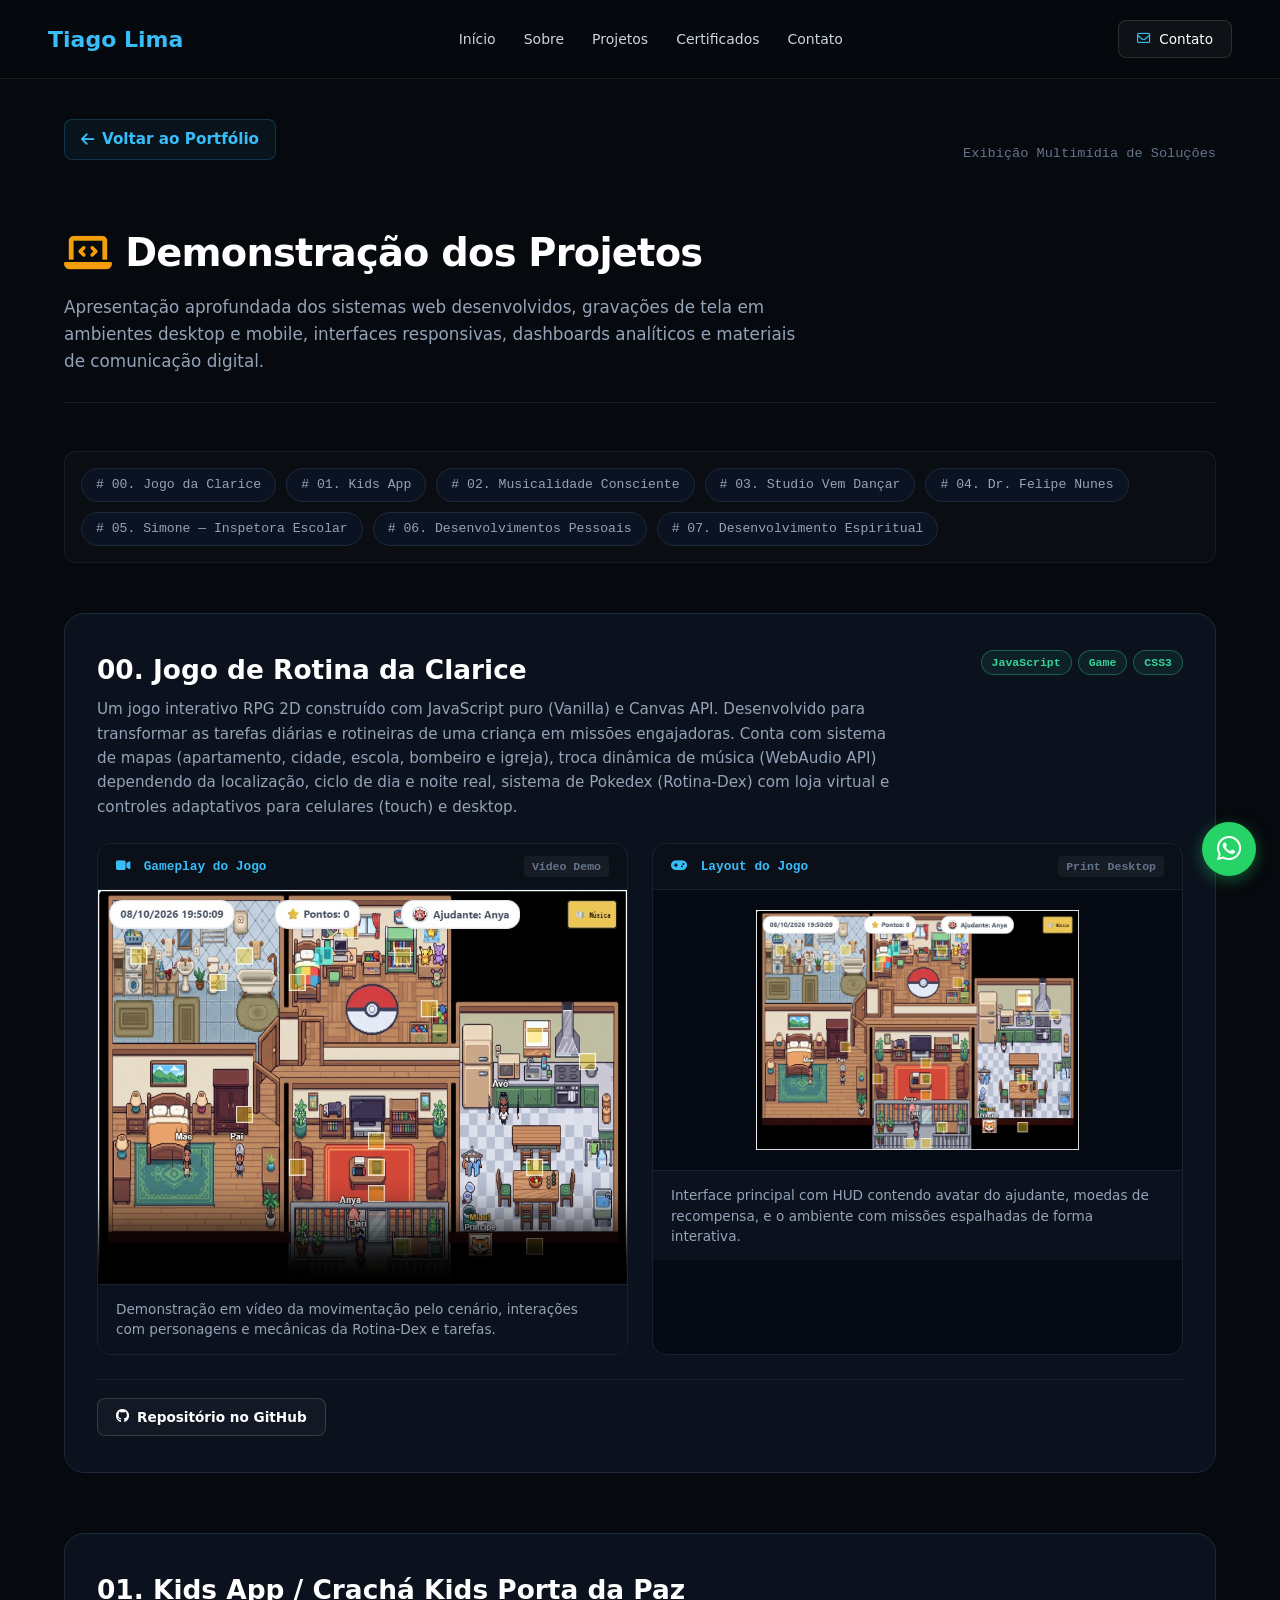
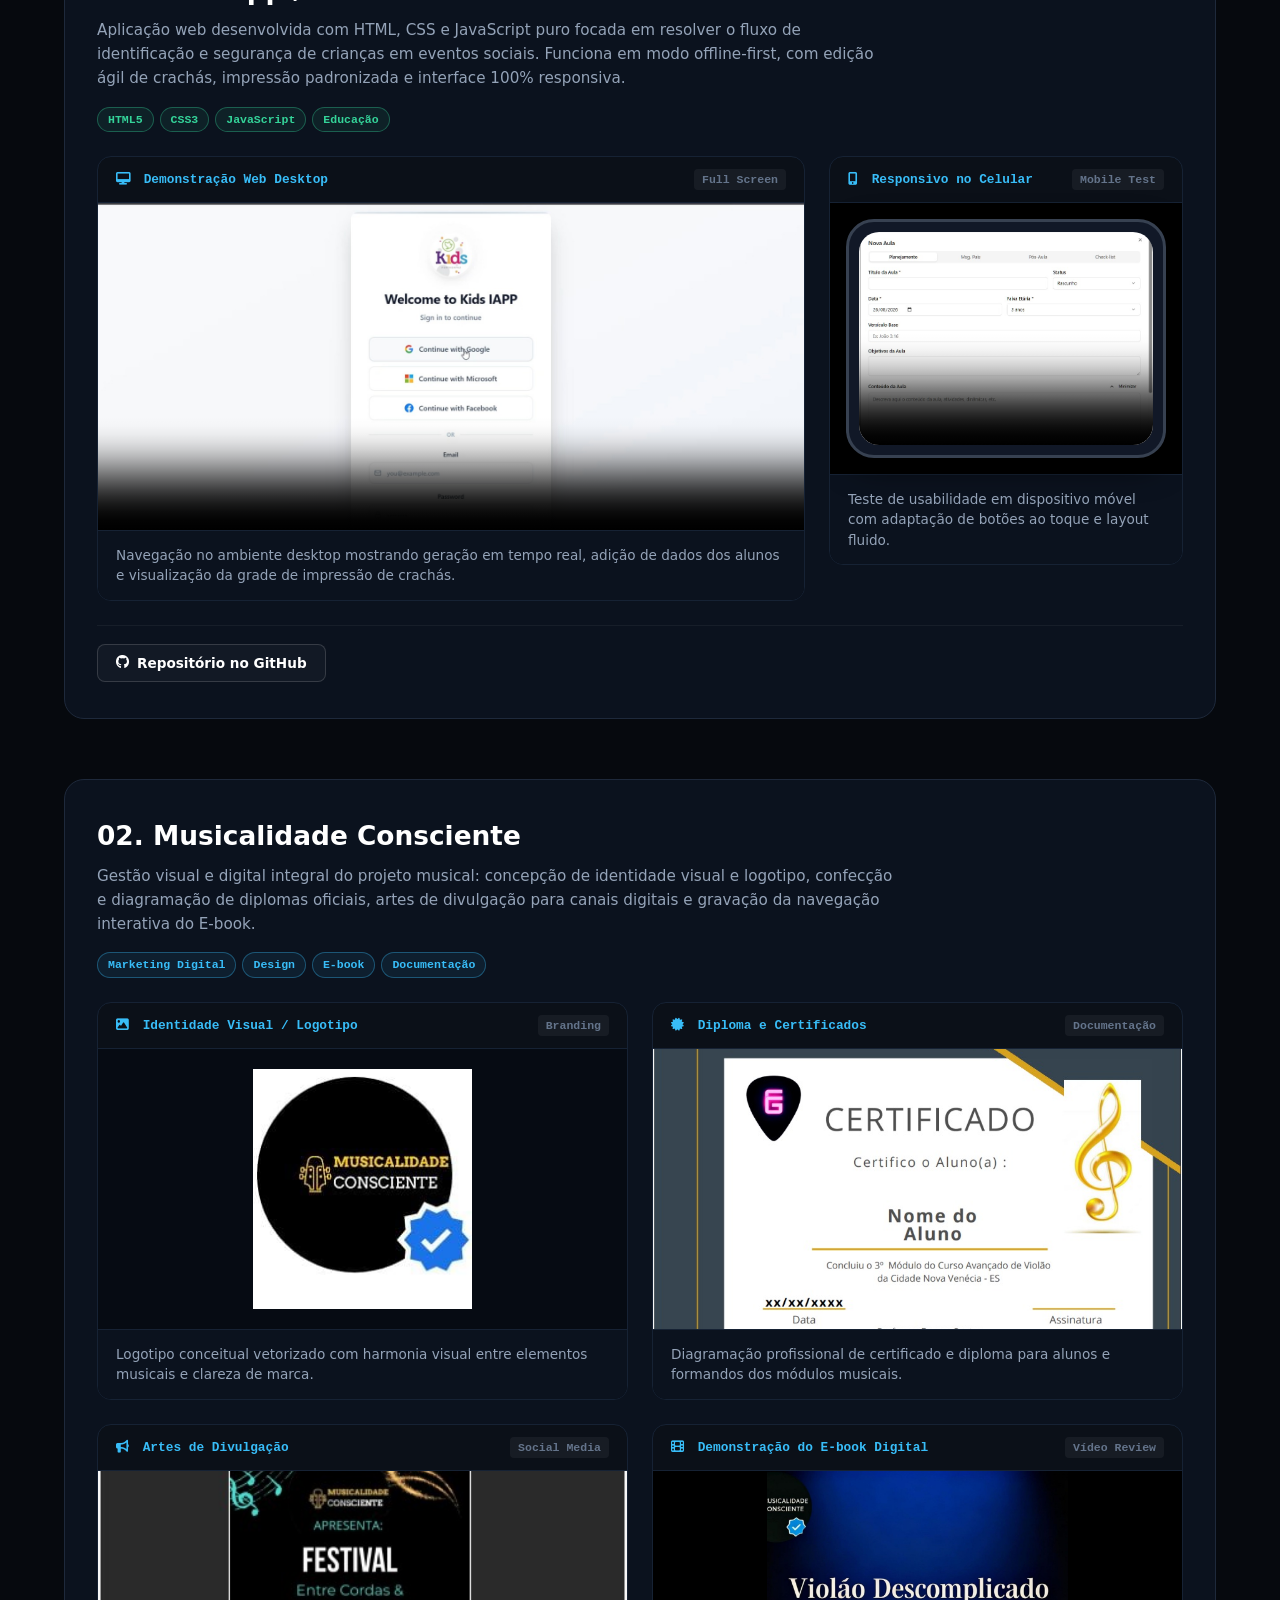
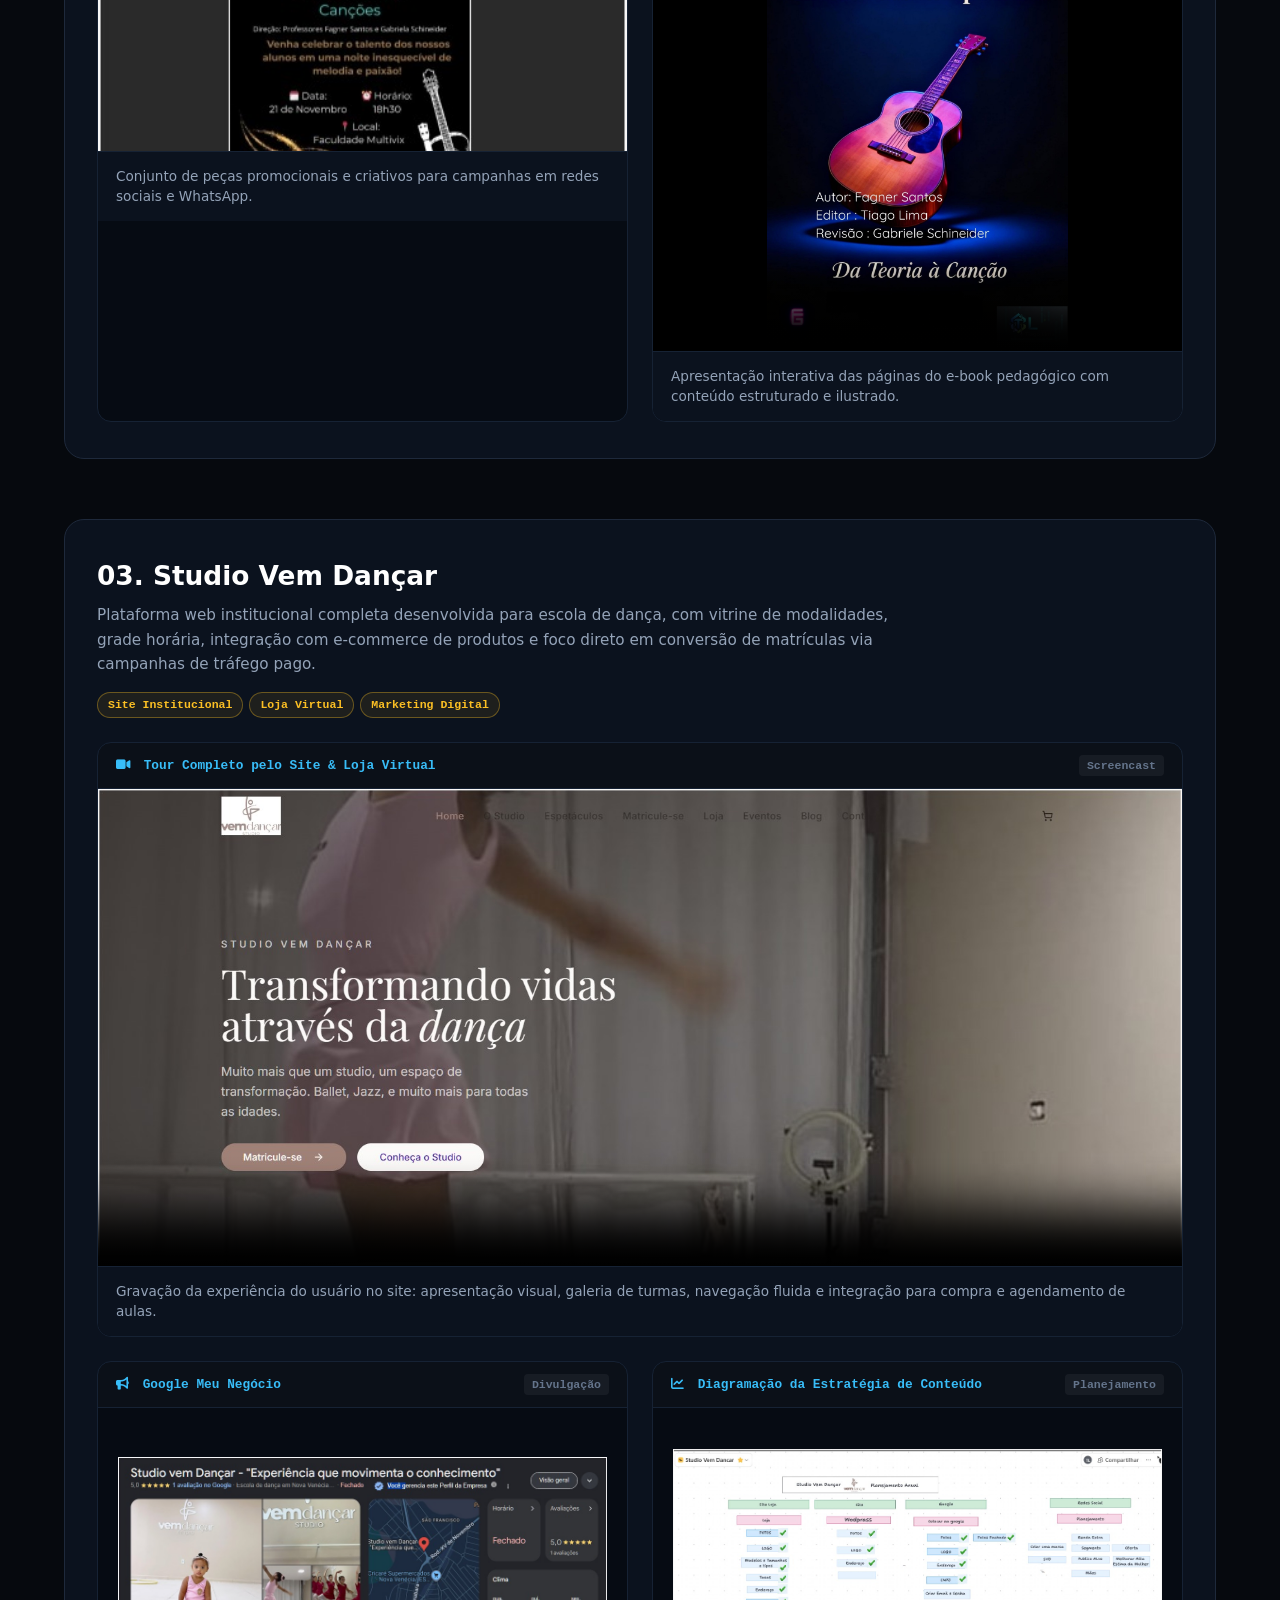
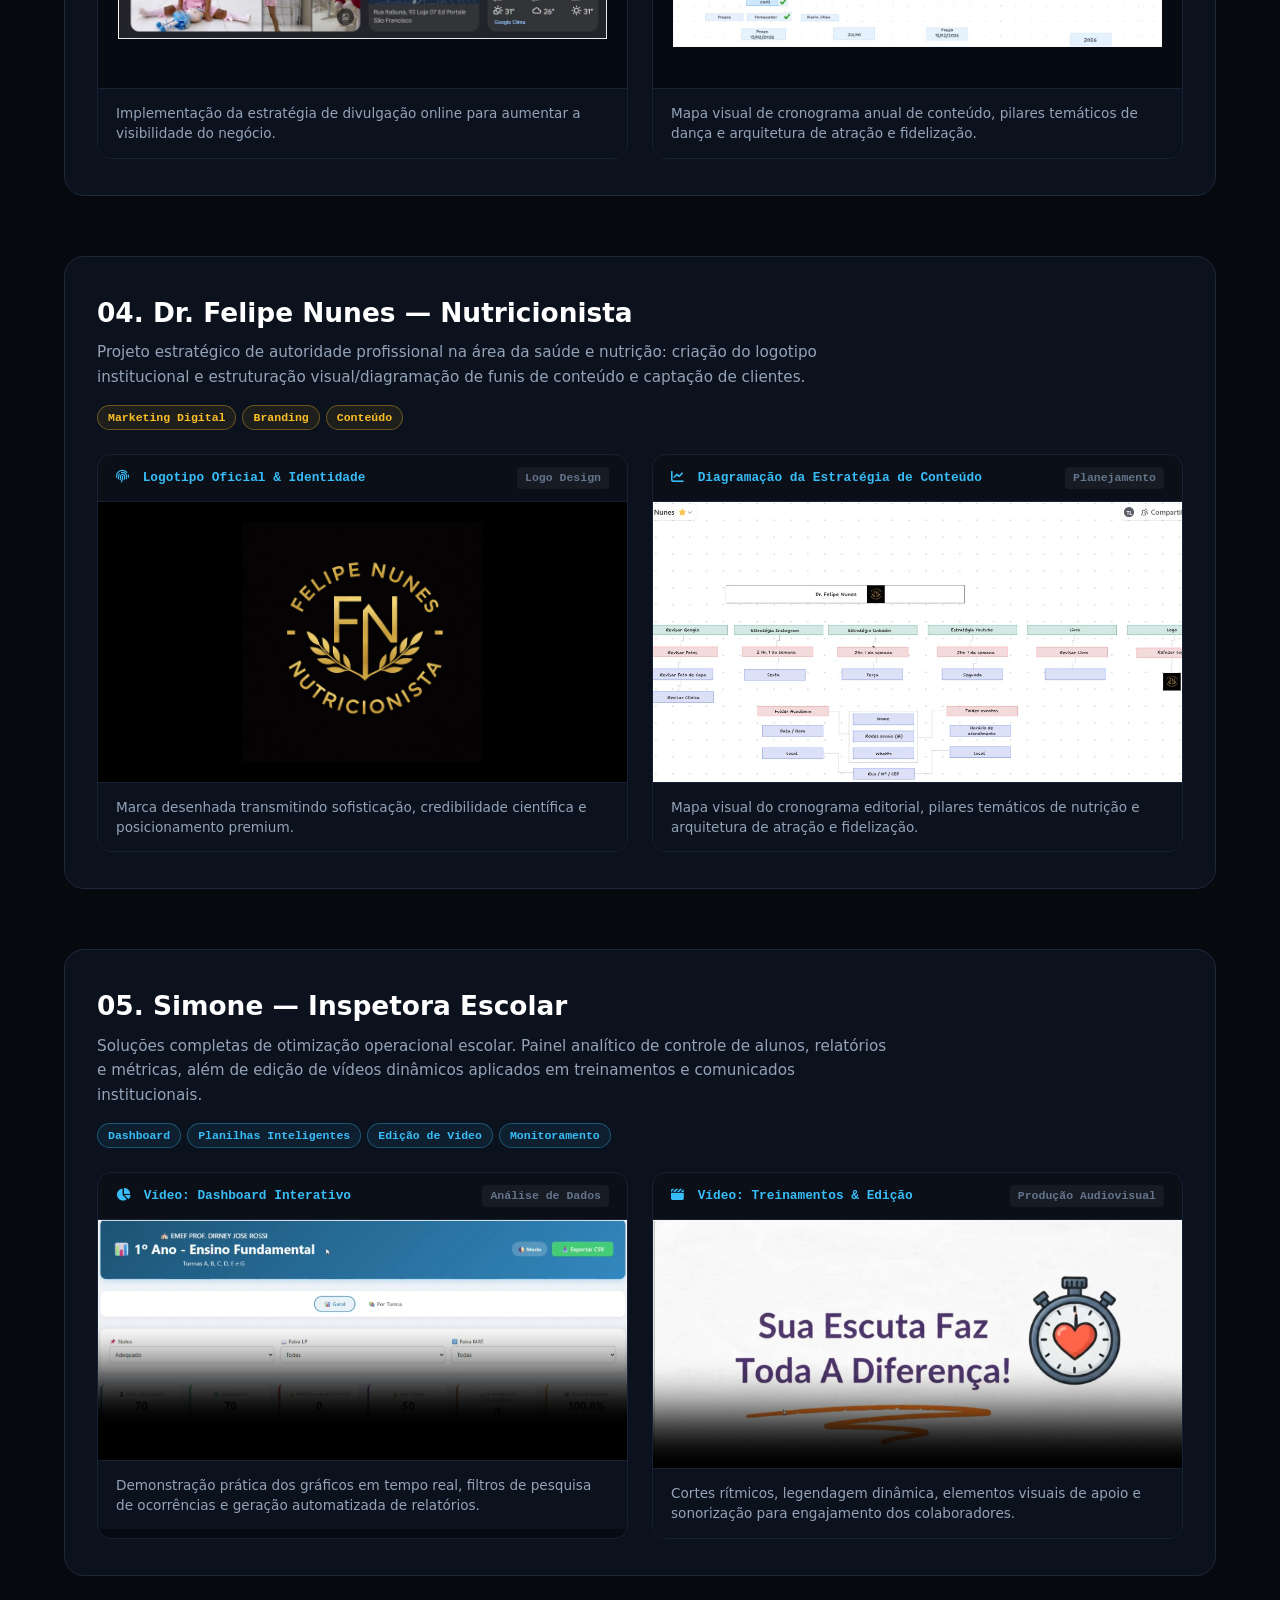
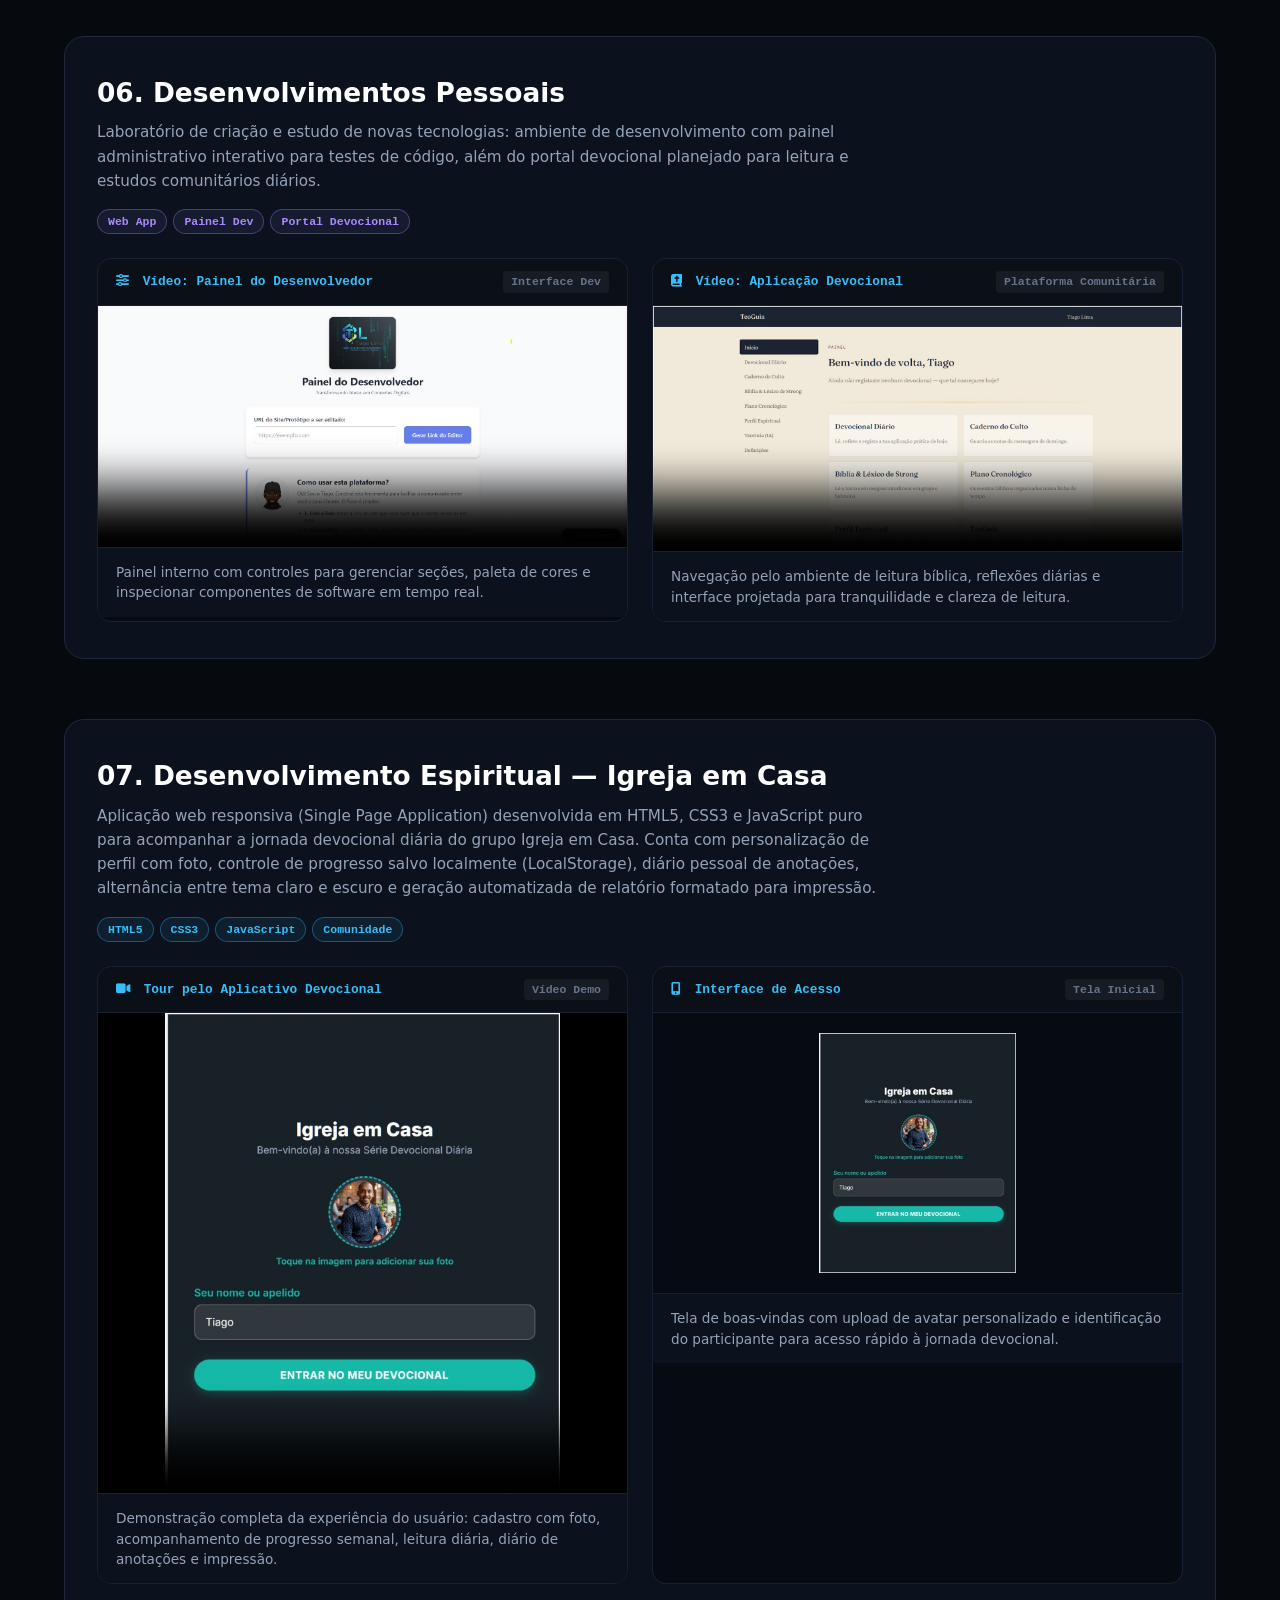
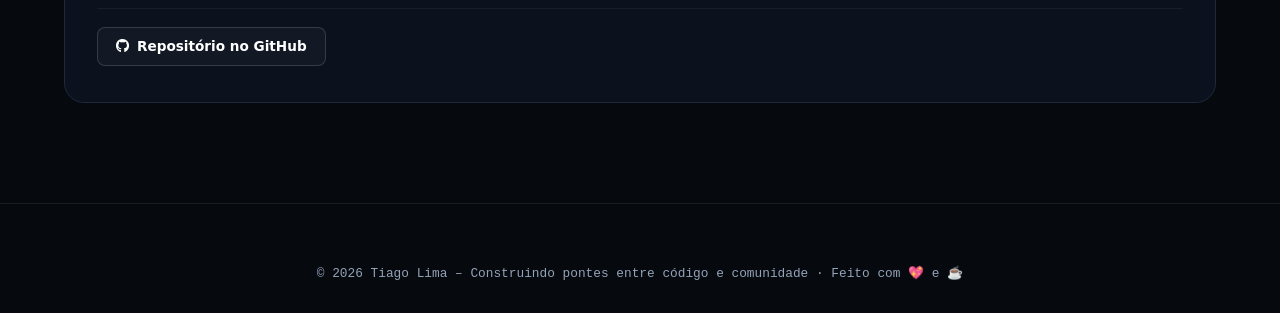
==== commit b5a05c0d: "feat: adiciona projeto 07. Desenvolvimento Espiritual (Igreja em Casa) e atualiza galeria" ====
--- a/projetos.html
+++ b/projetos.html
@@ -55,13 +55,72 @@
     </header>
 
     <nav class="project-nav-chips" aria-label="Navegação entre os projetos">
+      <a href="#clari-game" class="chip-link"># 00. Jogo da Clarice</a>
       <a href="#kids-app" class="chip-link"># 01. Kids App</a>
       <a href="#musicalidade" class="chip-link"># 02. Musicalidade Consciente</a>
       <a href="#vem-dancar" class="chip-link"># 03. Studio Vem Dançar</a>
       <a href="#felipe-nunes" class="chip-link"># 04. Dr. Felipe Nunes</a>
       <a href="#simone-inspetora" class="chip-link"># 05. Simone — Inspetora Escolar</a>
       <a href="#desenvolvimentos-pessoais" class="chip-link"># 06. Desenvolvimentos Pessoais</a>
+      <a href="#desenvolvimento-espiritual" class="chip-link"># 07. Desenvolvimento Espiritual</a>
     </nav>
+
+    <section class="project-showcase-section" id="clari-game">
+      <div class="showcase-header">
+        <div class="showcase-title-area">
+          <h2>00. Jogo de Rotina da Clarice</h2>
+          <p>
+            Um jogo interativo RPG 2D construído com JavaScript puro (Vanilla) e Canvas API. Desenvolvido para transformar as tarefas diárias e rotineiras de uma criança em missões engajadoras. Conta com sistema de mapas (apartamento, cidade, escola, bombeiro e igreja), troca dinâmica de música (WebAudio API) dependendo da localização, ciclo de dia e noite real, sistema de Pokedex (Rotina-Dex) com loja virtual e controles adaptativos para celulares (touch) e desktop.
+          </p>
+        </div>
+        <div class="tags-list">
+          <span class="tag-badge tag-green">JavaScript</span>
+          <span class="tag-badge tag-green">Game</span>
+          <span class="tag-badge tag-green">CSS3</span>
+        </div>
+      </div>
+
+      <div class="media-grid grid-2-cols">
+        <!-- Vídeo de Demonstração -->
+        <div class="media-block">
+          <div class="media-label">
+            <span><i class="fa-solid fa-video"></i> Gameplay do Jogo</span>
+            <span class="badge-tag">Vídeo Demo</span>
+          </div>
+          <div class="media-content">
+            <div class="video-wrapper">
+              <video controls poster="./assets/capa_rotina_clari.jpeg" preload="metadata">
+                <source src="./assets/videos/rotina_clari.mp4" type="video/mp4">
+                Seu navegador não suporta a tag de vídeo.
+              </video>
+            </div>
+          </div>
+          <div class="media-caption">
+            Demonstração em vídeo da movimentação pelo cenário, interações com personagens e mecânicas da Rotina-Dex e tarefas.
+          </div>
+        </div>
+
+        <!-- Imagem de Capa -->
+        <div class="media-block">
+          <div class="media-label">
+            <span><i class="fa-solid fa-gamepad"></i> Layout do Jogo</span>
+            <span class="badge-tag">Print Desktop</span>
+          </div>
+          <div class="image-wrapper contain-mode">
+            <img src="./assets/capa_rotina_clari.jpeg" alt="Visão Geral do Mapa do Apartamento" loading="lazy">
+          </div>
+          <div class="media-caption">
+            Interface principal com HUD contendo avatar do ajudante, moedas de recompensa, e o ambiente com missões espalhadas de forma interativa.
+          </div>
+        </div>
+      </div>
+
+      <div class="showcase-actions">
+        <a href="https://github.com/tgojlima/Clari_game_rotina" target="_blank" rel="noopener noreferrer" class="btn-action-outline">
+          <i class="fa-brands fa-github"></i> Repositório no GitHub
+        </a>
+      </div>
+    </section>
 
     <section class="project-showcase-section" id="kids-app">
       <div class="showcase-header">
@@ -421,6 +480,64 @@
       </div>
     </section>
 
+    <section class="project-showcase-section" id="desenvolvimento-espiritual">
+      <div class="showcase-header">
+        <div class="showcase-title-area">
+          <h2>07. Desenvolvimento Espiritual — Igreja em Casa</h2>
+          <p>
+            Aplicação web responsiva (Single Page Application) desenvolvida em HTML5, CSS3 e JavaScript puro para acompanhar a jornada devocional diária do grupo Igreja em Casa. Conta com personalização de perfil com foto, controle de progresso salvo localmente (LocalStorage), diário pessoal de anotações, alternância entre tema claro e escuro e geração automatizada de relatório formatado para impressão.
+          </p>
+        </div>
+        <div class="tags-list">
+          <span class="tag-badge tag-blue">HTML5</span>
+          <span class="tag-badge tag-blue">CSS3</span>
+          <span class="tag-badge tag-blue">JavaScript</span>
+          <span class="tag-badge tag-blue">Comunidade</span>
+        </div>
+      </div>
+
+      <div class="media-grid grid-2-cols">
+        <!-- Vídeo de Demonstração -->
+        <div class="media-block">
+          <div class="media-label">
+            <span><i class="fa-solid fa-video"></i> Tour pelo Aplicativo Devocional</span>
+            <span class="badge-tag">Vídeo Demo</span>
+          </div>
+          <div class="media-content">
+            <div class="video-wrapper">
+              <video controls poster="./assets/foto_site_igreja_em_casa.jpeg" preload="metadata">
+                <source src="./assets/videos/video_site_igreja_em_casa.mp4" type="video/mp4">
+                Seu navegador não suporta a tag de vídeo.
+              </video>
+            </div>
+          </div>
+          <div class="media-caption">
+            Demonstração completa da experiência do usuário: cadastro com foto, acompanhamento de progresso semanal, leitura diária, diário de anotações e impressão.
+          </div>
+        </div>
+
+        <!-- Imagem da Interface -->
+        <div class="media-block">
+          <div class="media-label">
+            <span><i class="fa-solid fa-mobile-screen-button"></i> Interface de Acesso</span>
+            <span class="badge-tag">Tela Inicial</span>
+          </div>
+          <div class="image-wrapper contain-mode">
+            <img src="./assets/foto_site_igreja_em_casa.jpeg" alt="Tela de boas-vindas do app Igreja em Casa" loading="lazy">
+          </div>
+          <div class="media-caption">
+            Tela de boas-vindas com upload de avatar personalizado e identificação do participante para acesso rápido à jornada devocional.
+          </div>
+        </div>
+      </div>
+
+      <div class="showcase-actions">
+        <a href="https://github.com/tgojlima/igreja-em-casa-app" target="_blank" rel="noopener noreferrer" class="btn-action-outline">
+          <i class="fa-brands fa-github"></i> Repositório no GitHub
+        </a>
+      </div>
+    </section>
+
   </main>
 
   <footer class="site-footer">
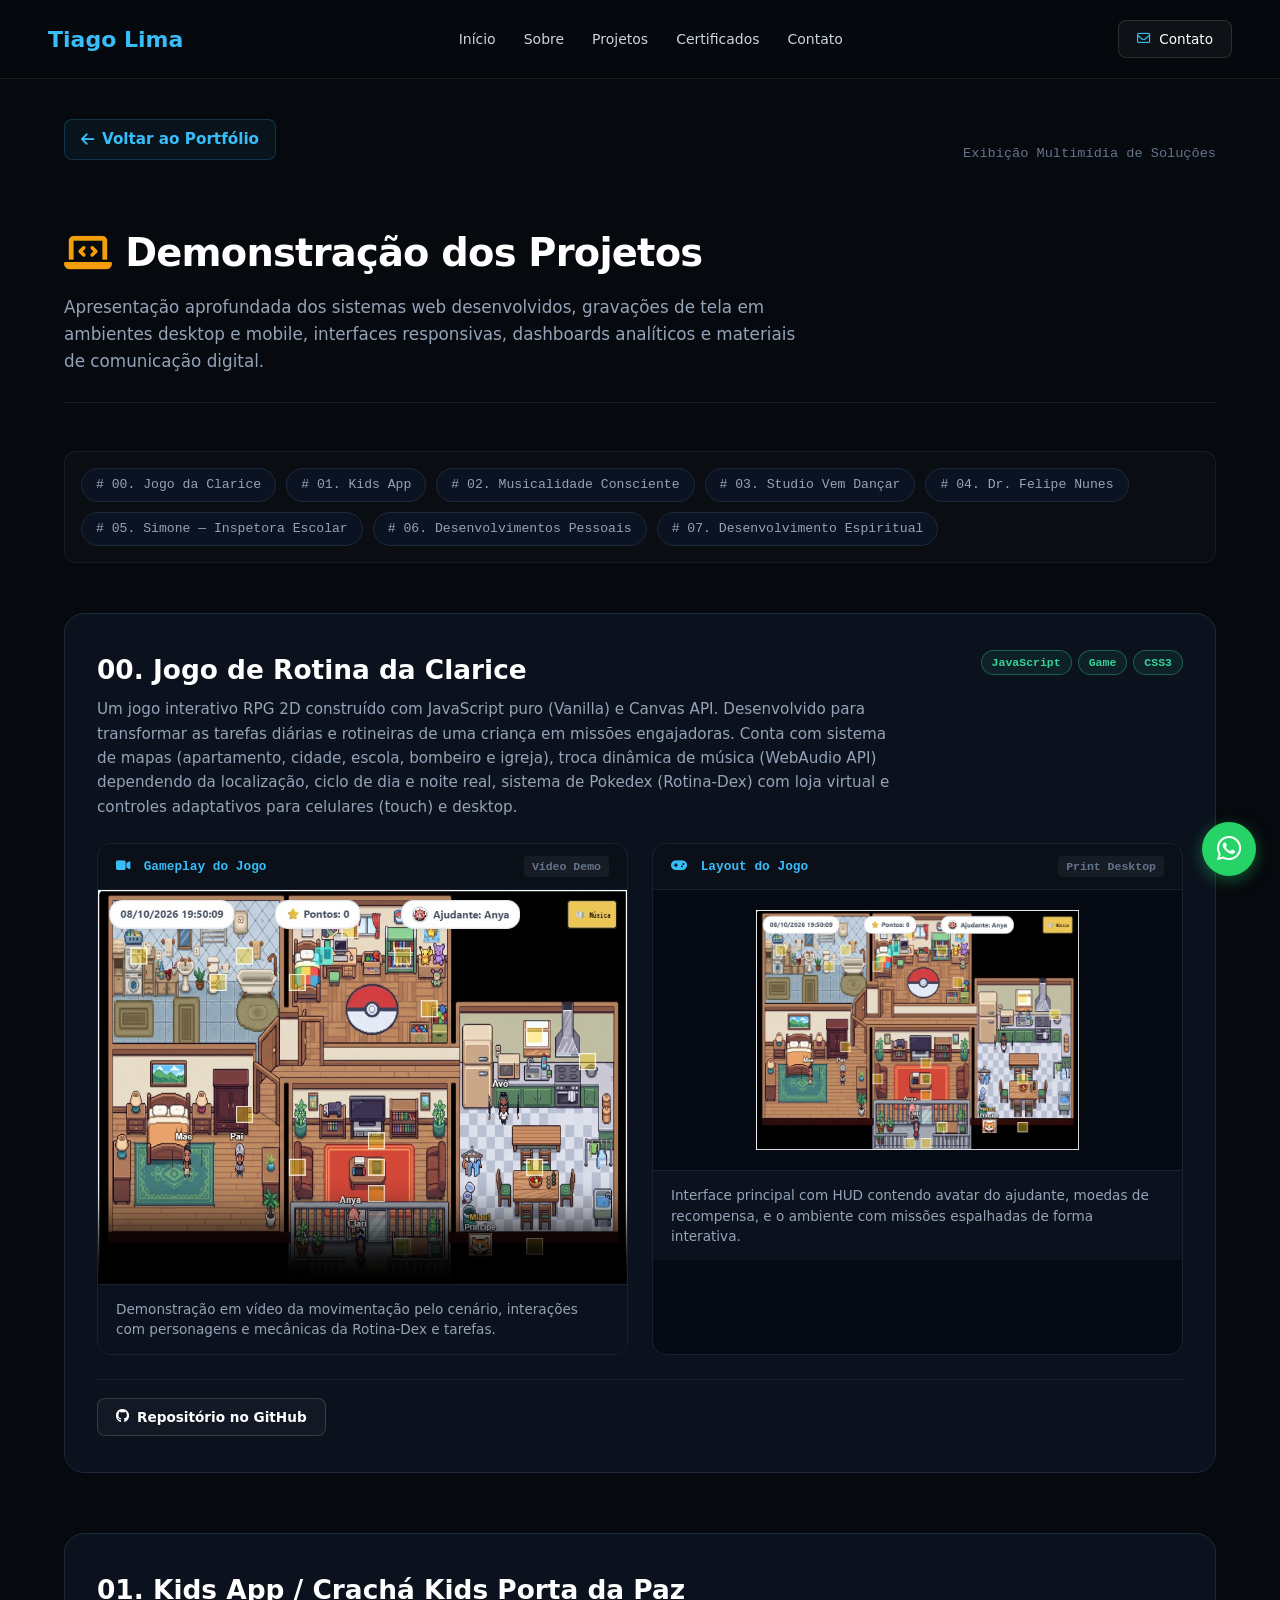
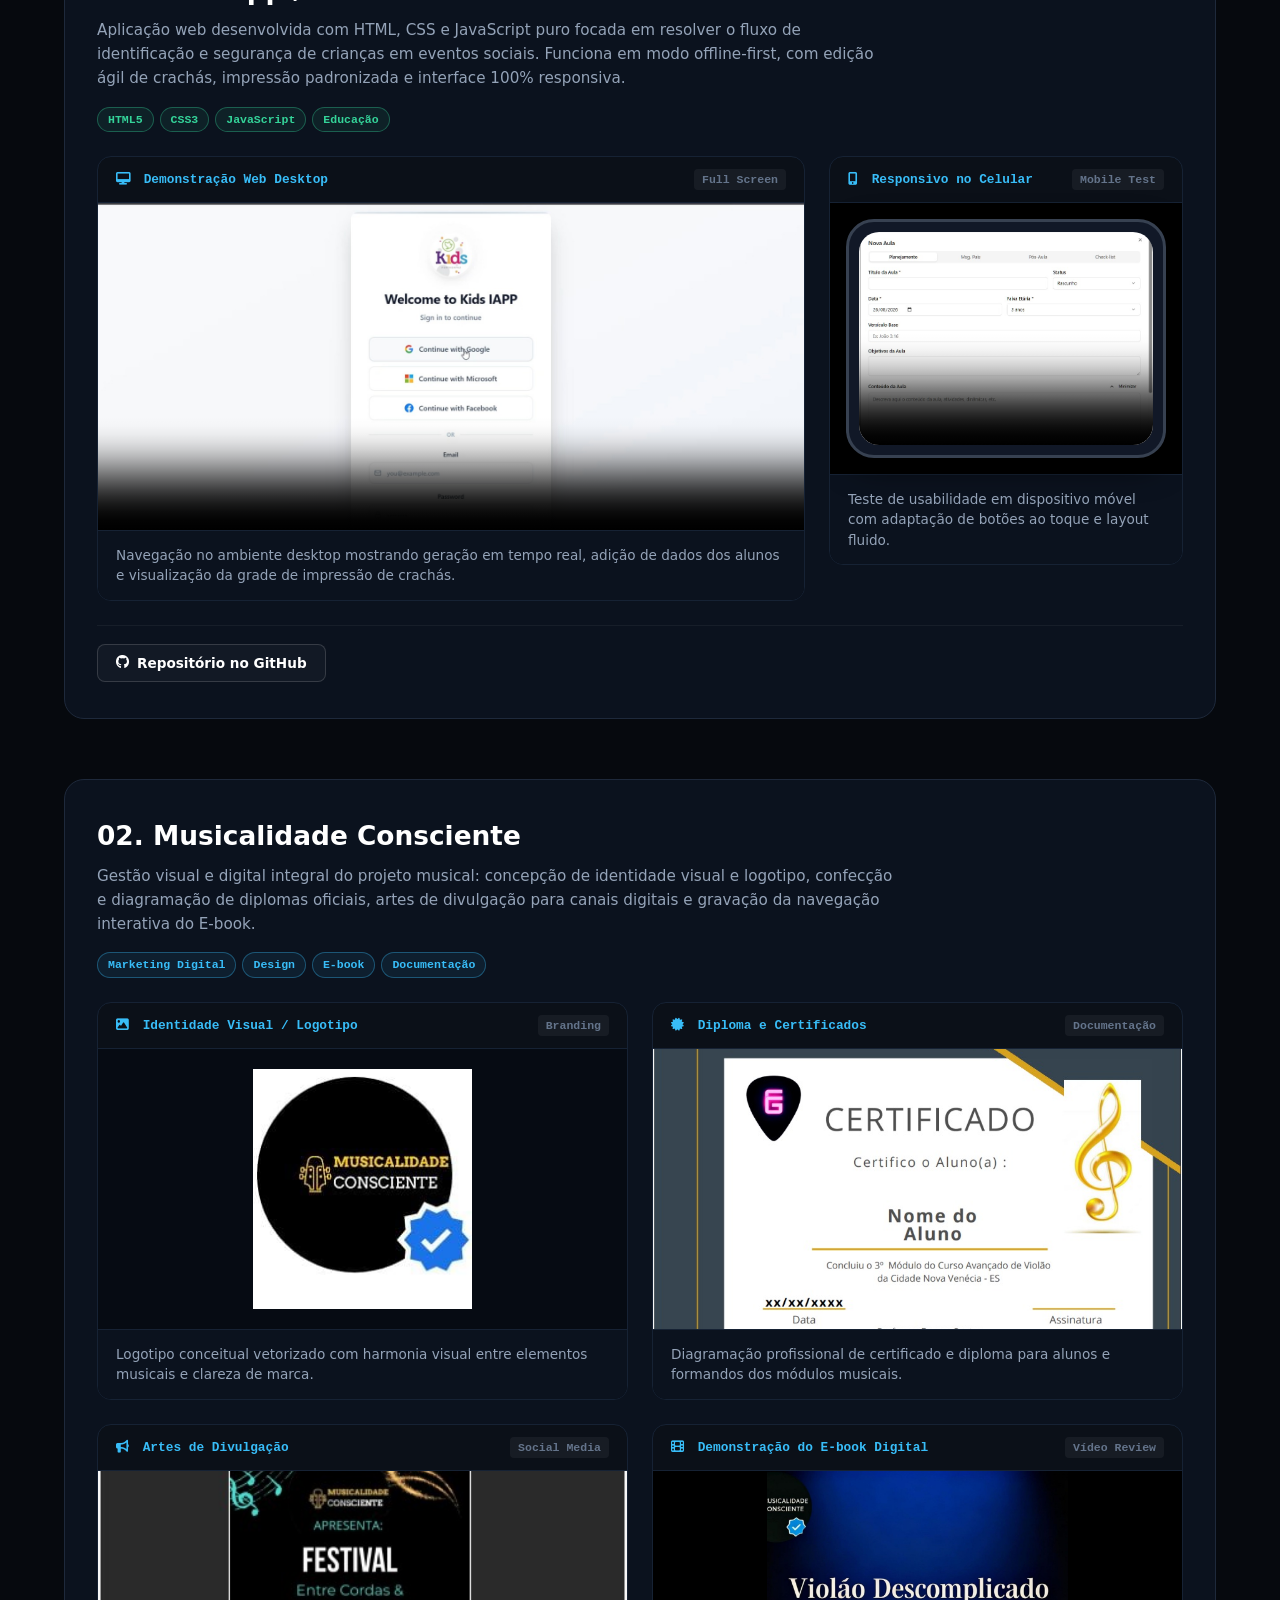
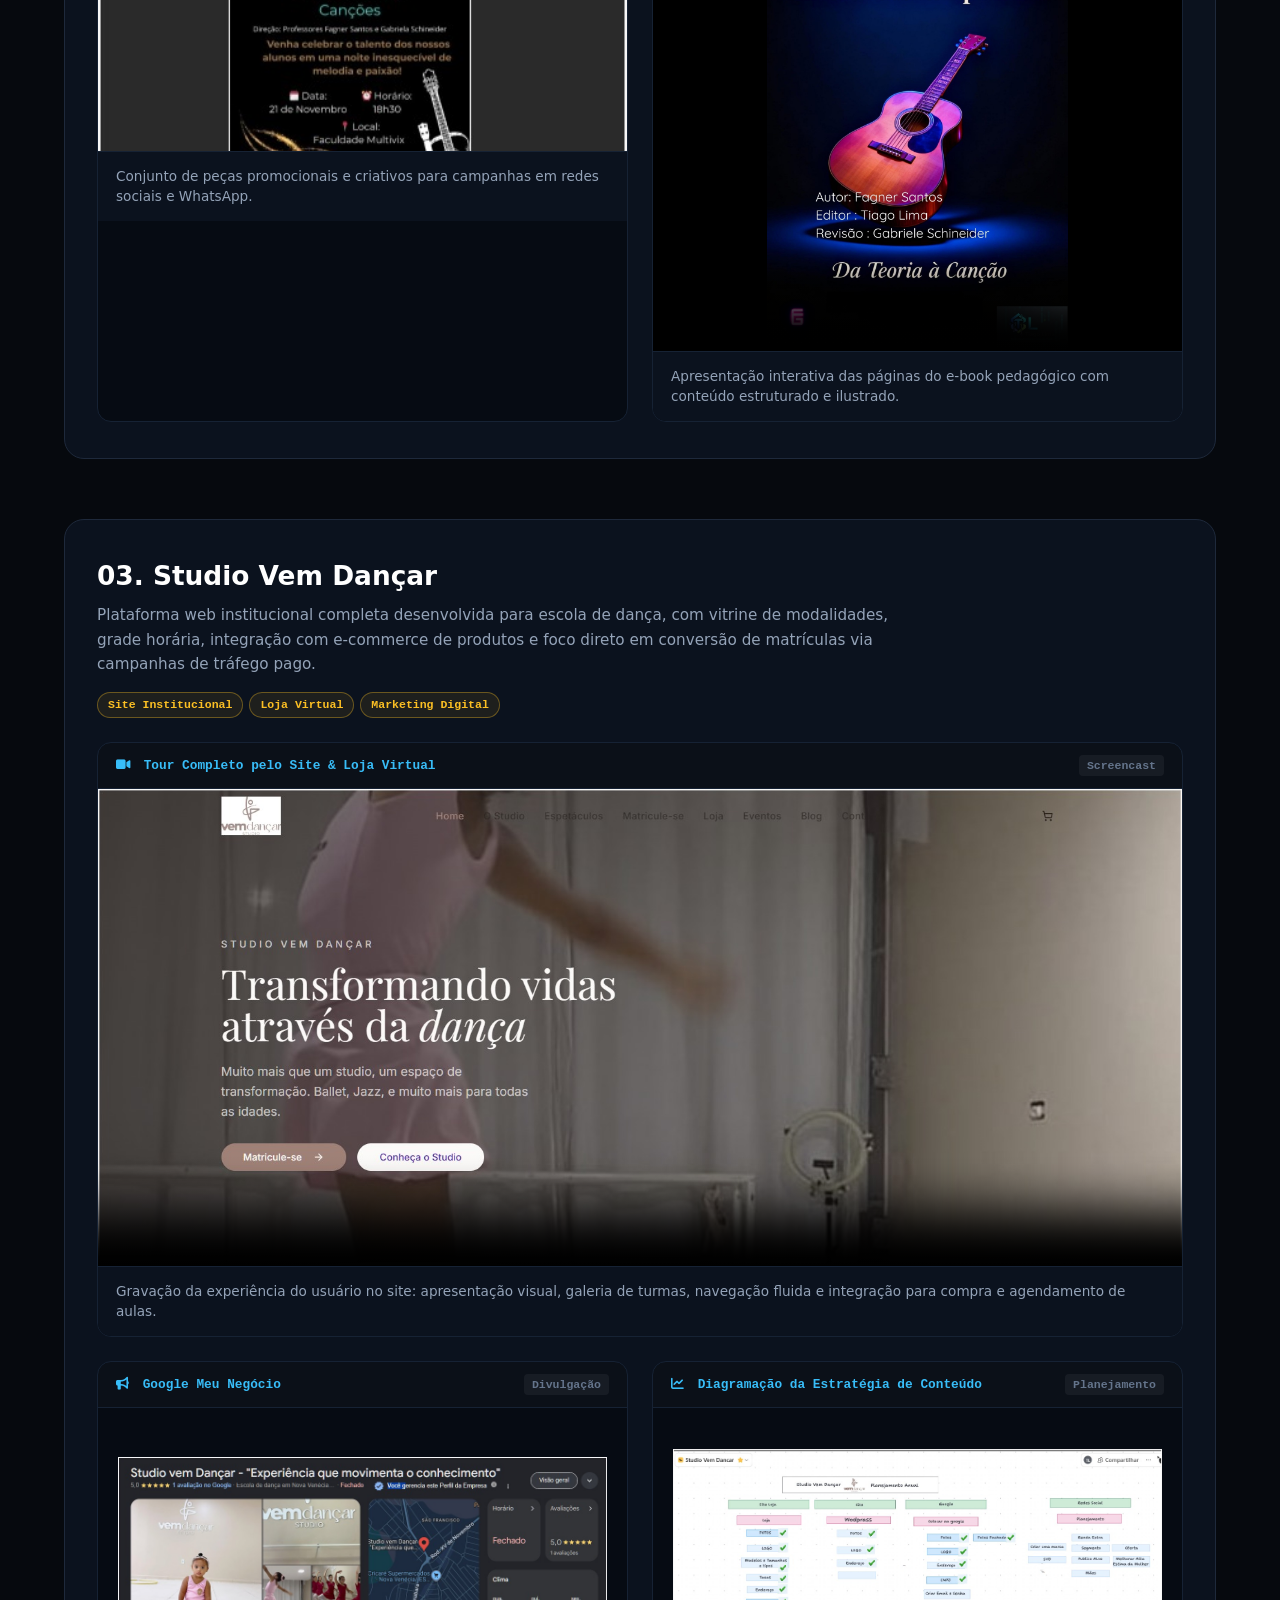
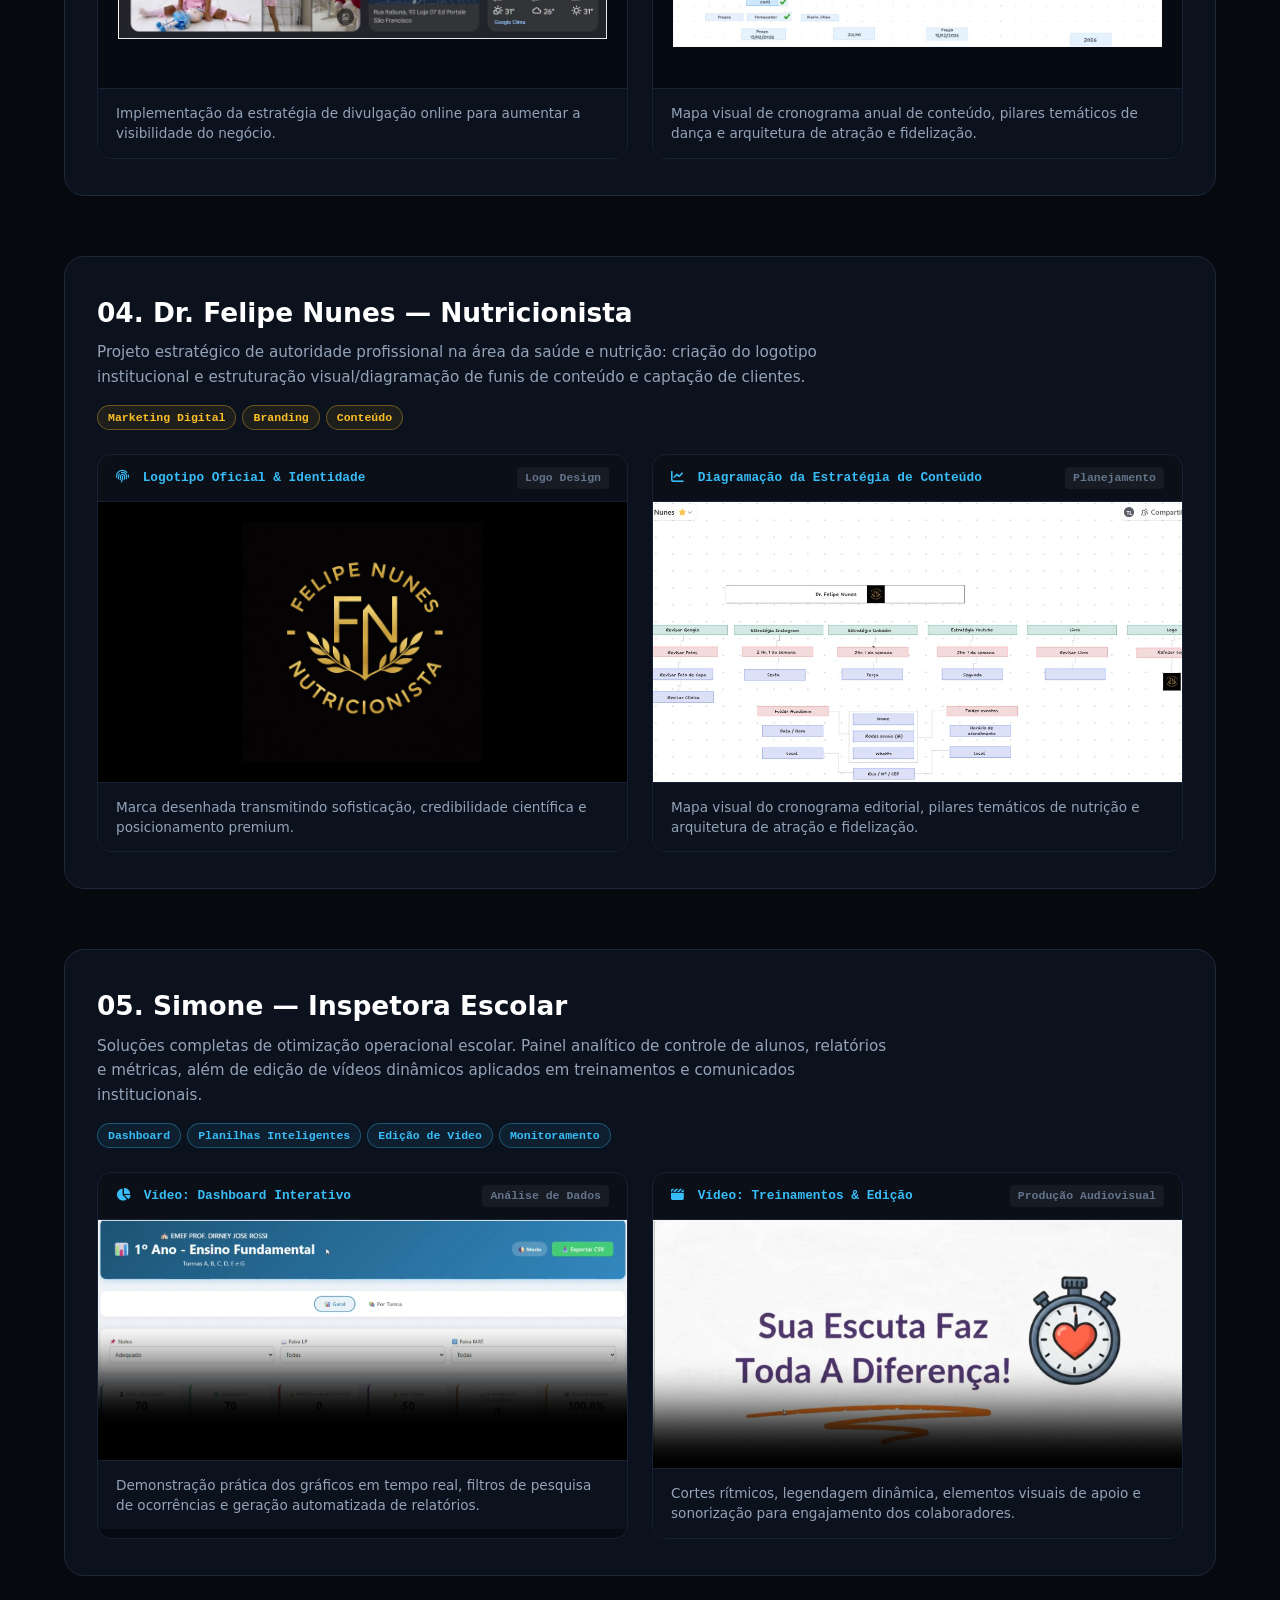
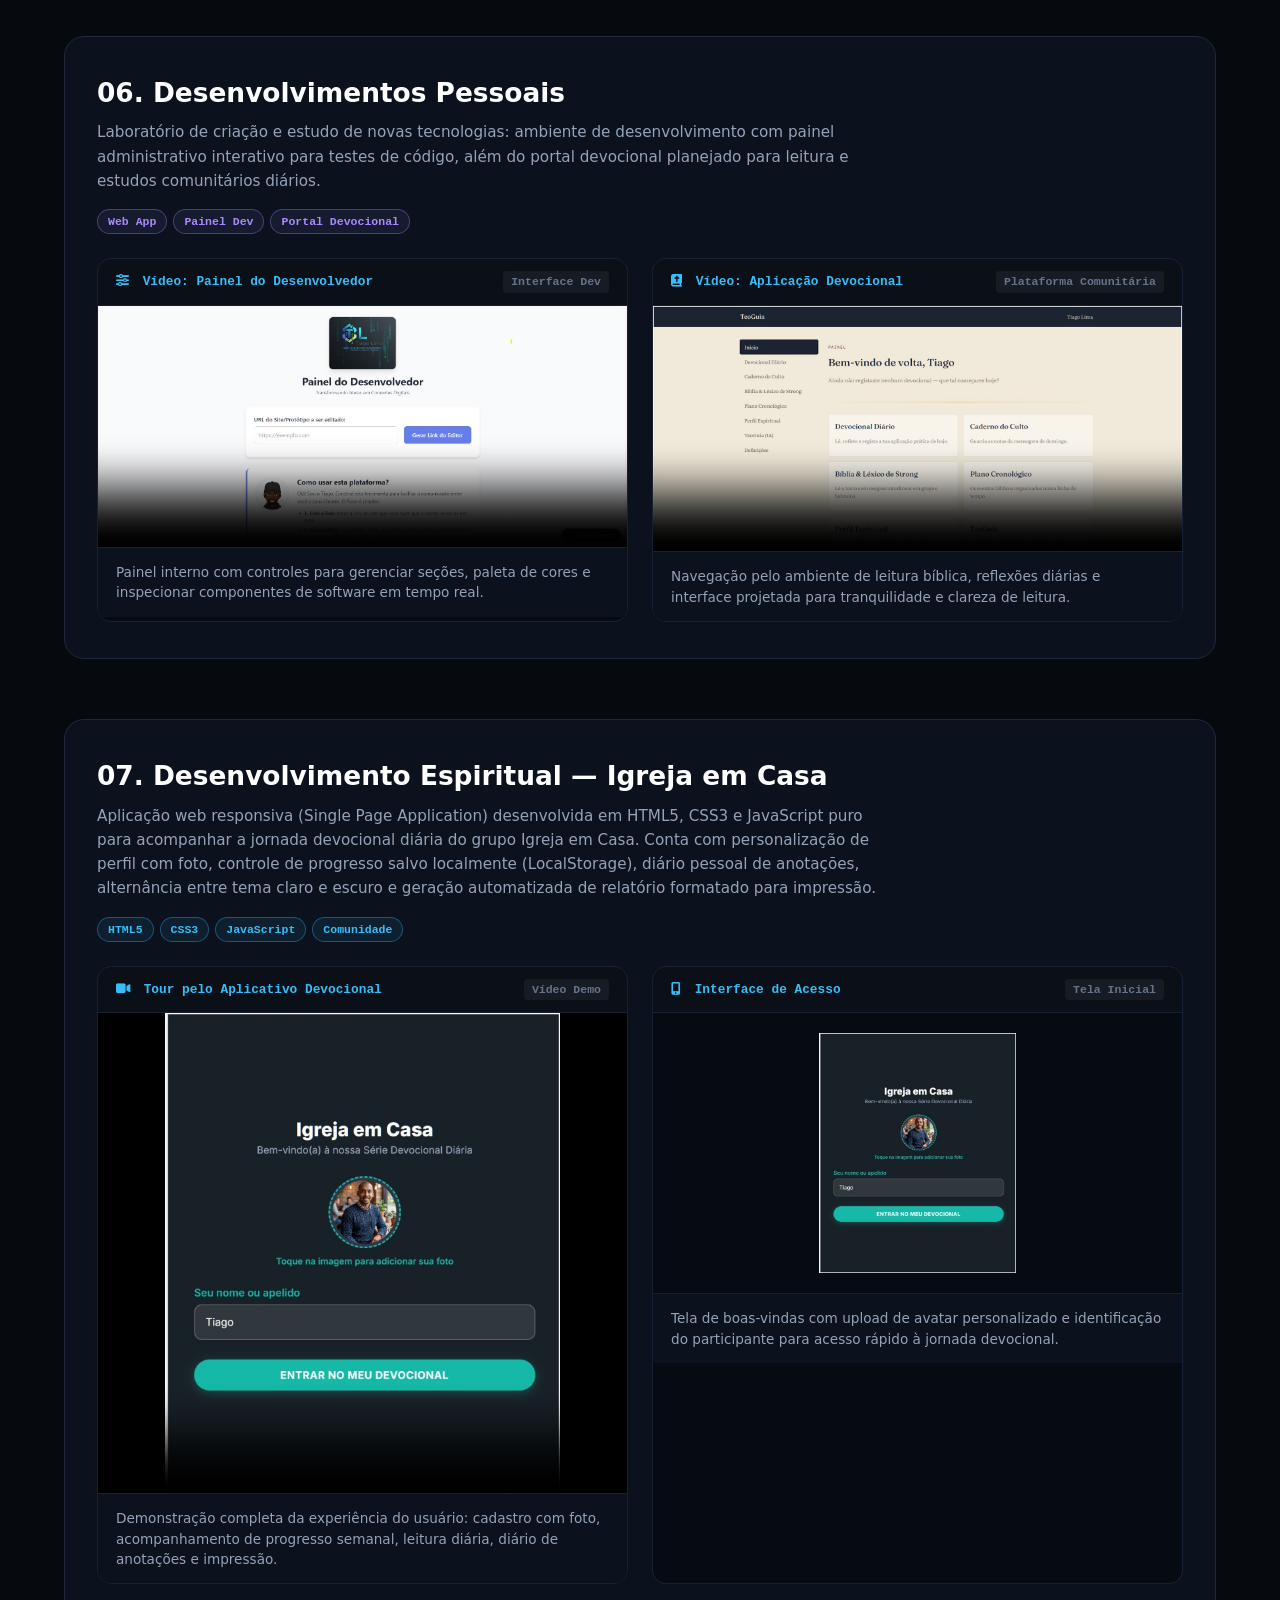
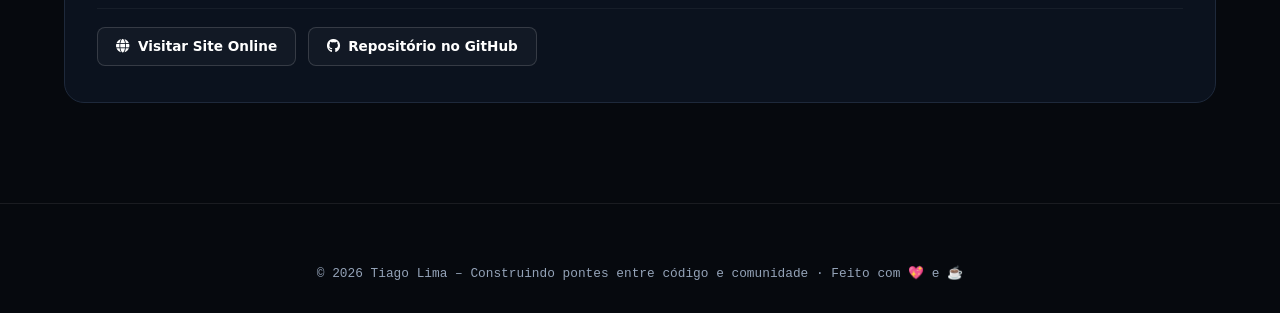
==== commit 55dc0162: "feat: adiciona link do site online para o projeto 07 (Igreja em Casa)" ====
--- a/projetos.html
+++ b/projetos.html
@@ -531,7 +531,10 @@
         </div>
       </div>
 
-      <div class="showcase-actions">
+      <div class="showcase-actions" style="display: flex; gap: 12px; flex-wrap: wrap;">
+        <a href="https://igrejaemcasa-devocional.netlify.app" target="_blank" rel="noopener noreferrer" class="btn-action-outline">
+          <i class="fa-solid fa-globe"></i> Visitar Site Online
+        </a>
         <a href="https://github.com/tgojlima/igreja-em-casa-app" target="_blank" rel="noopener noreferrer" class="btn-action-outline">
           <i class="fa-brands fa-github"></i> Repositório no GitHub
         </a>
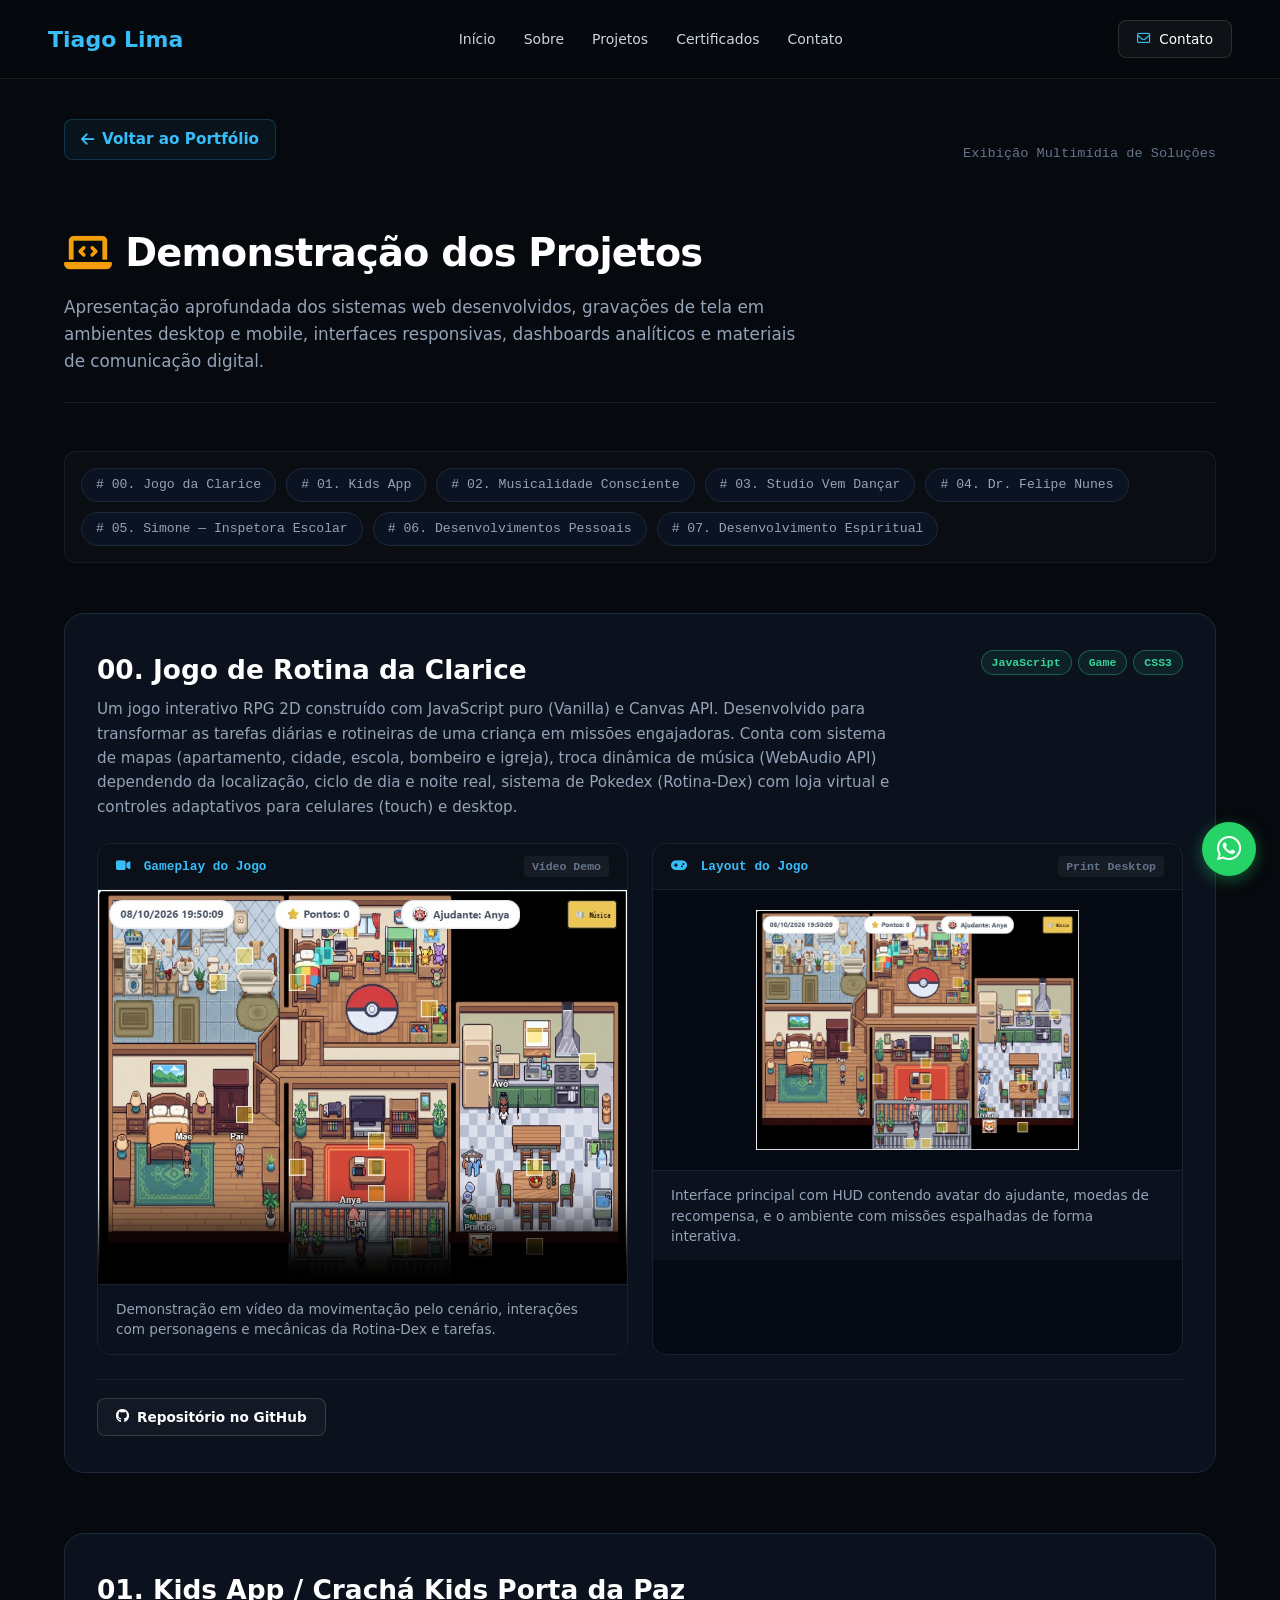
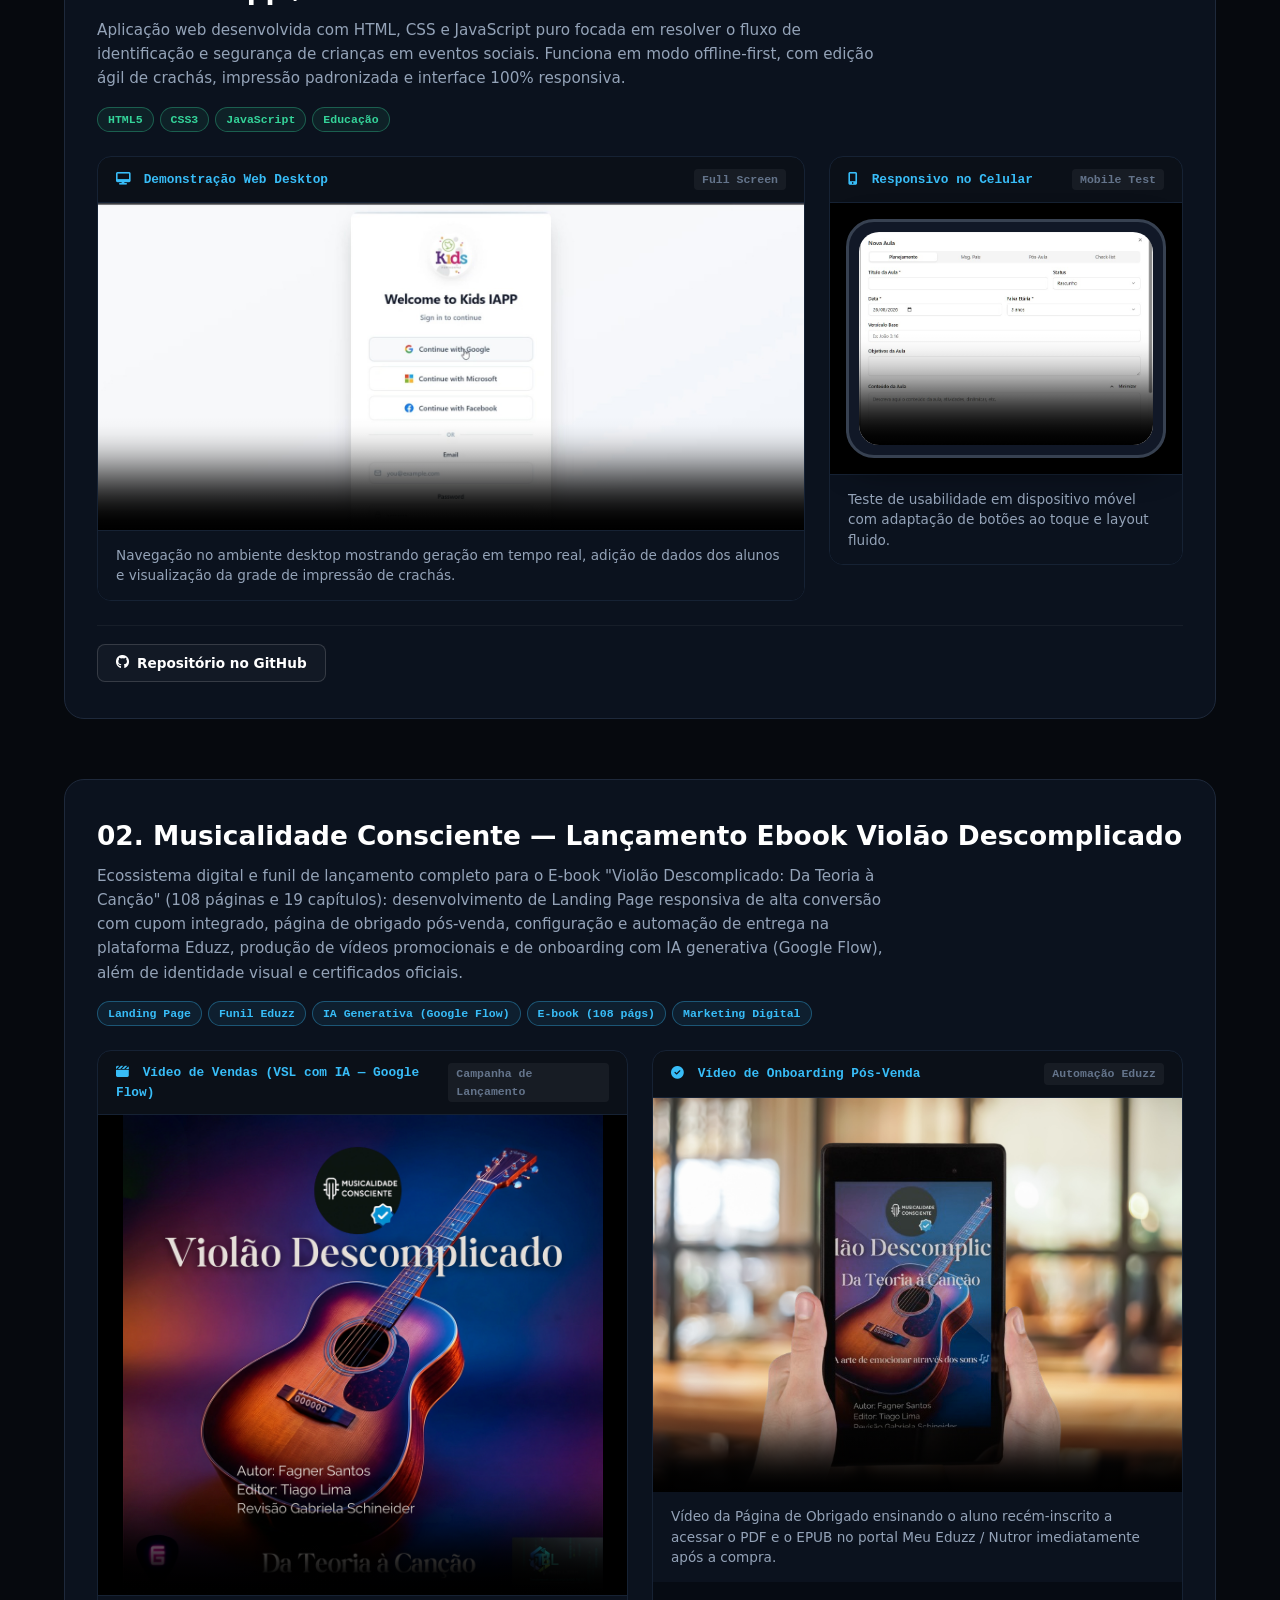
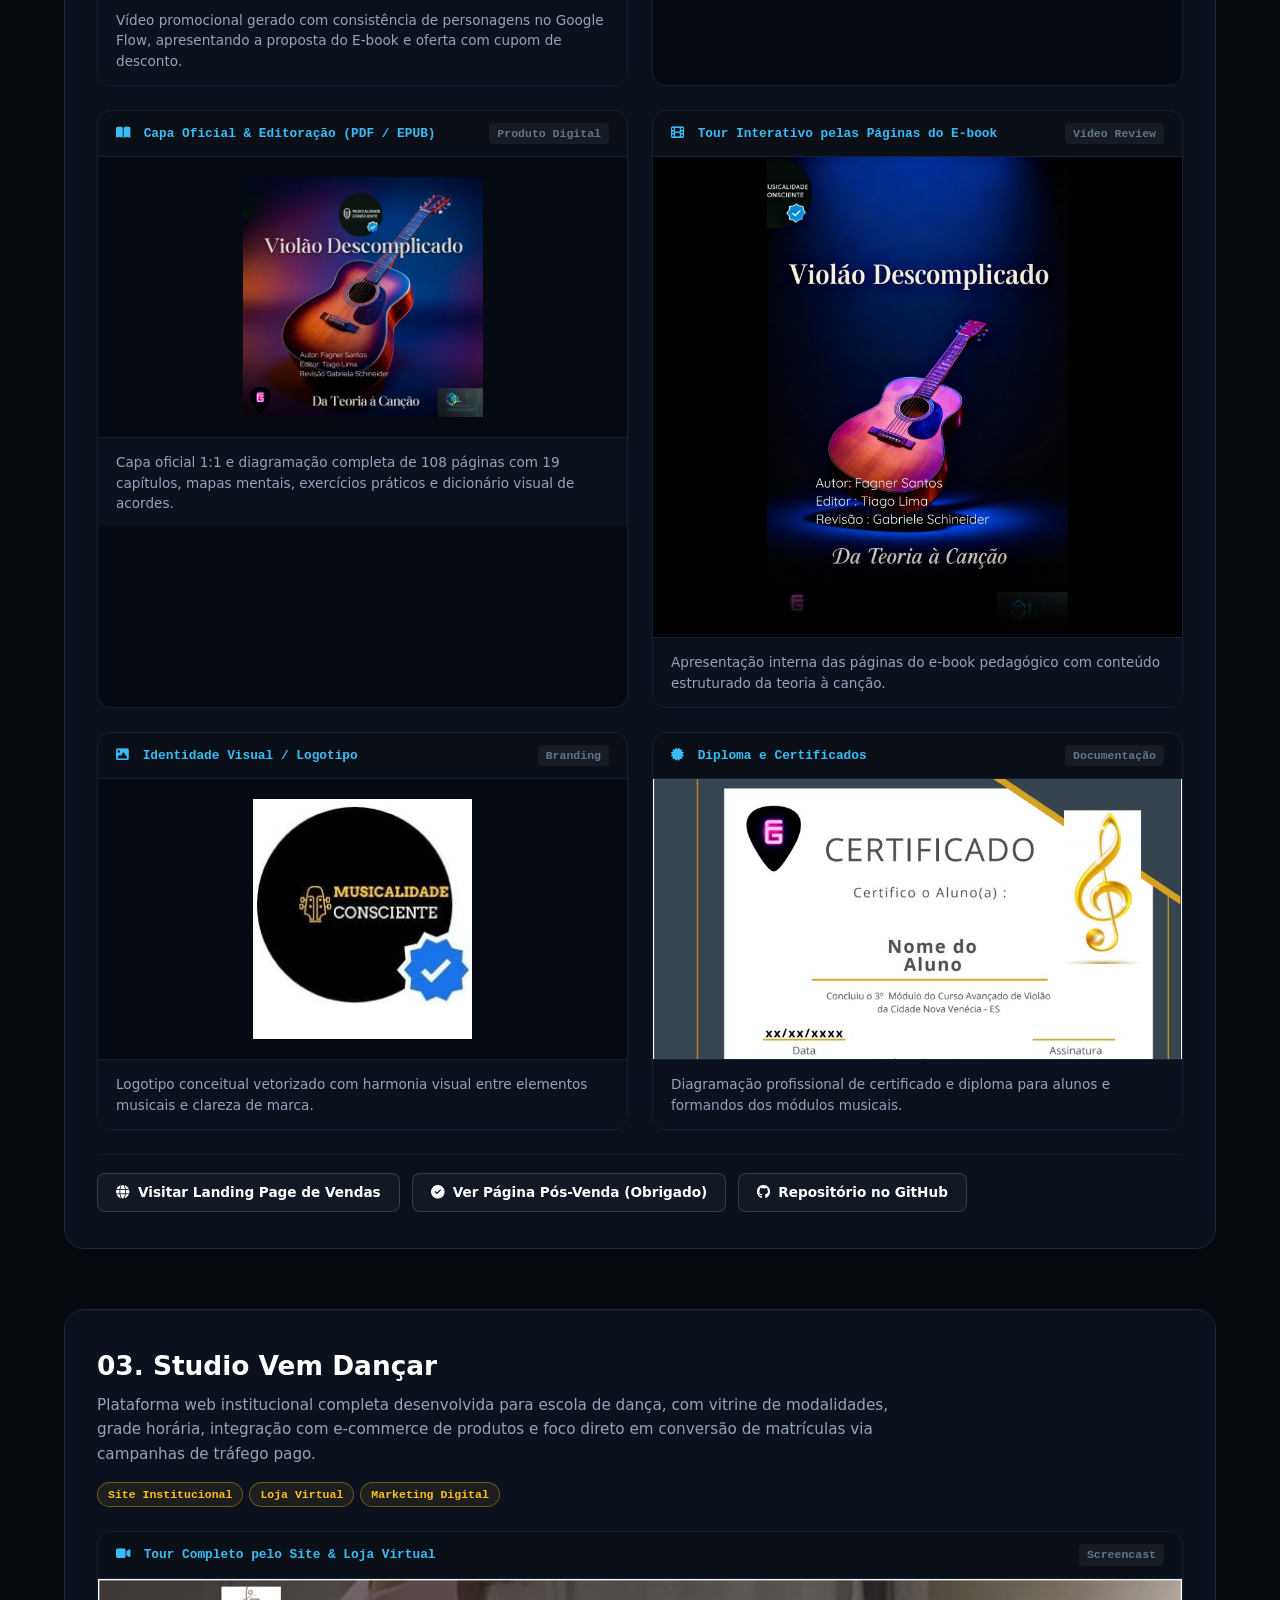
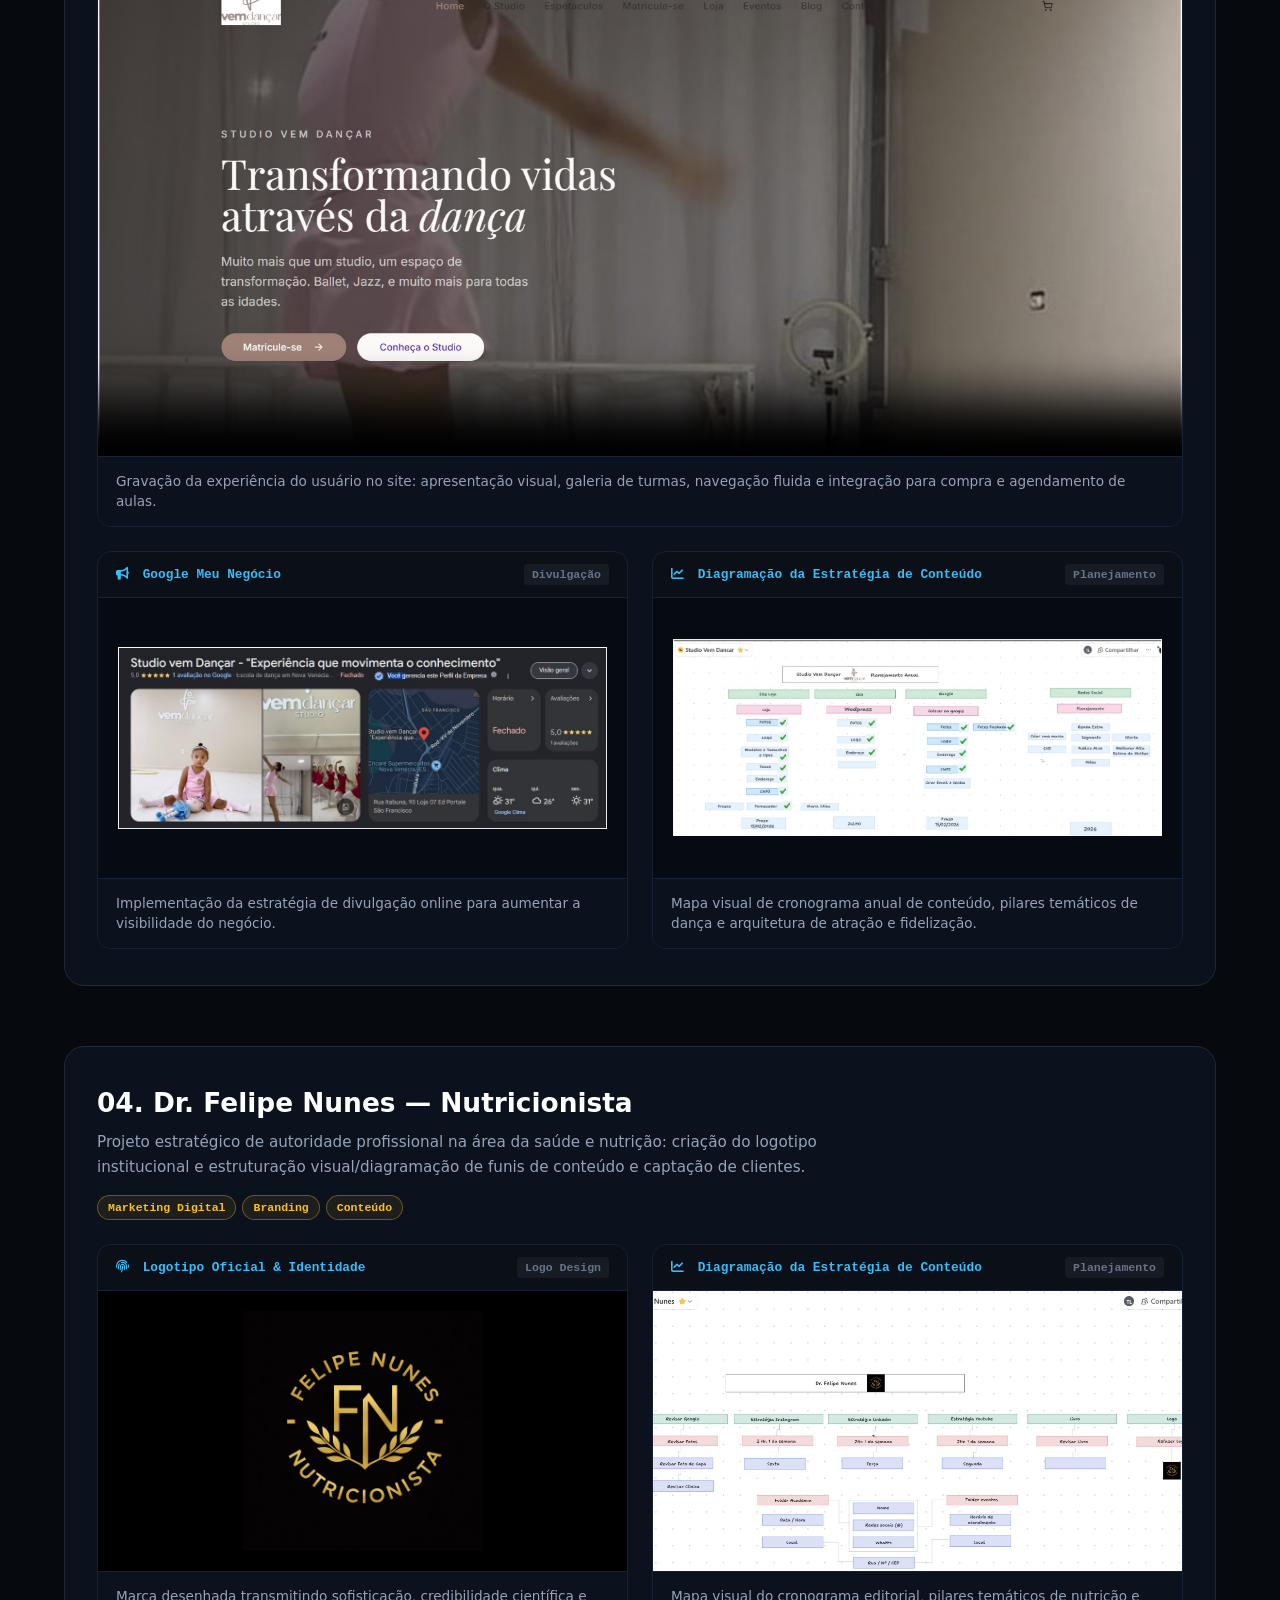
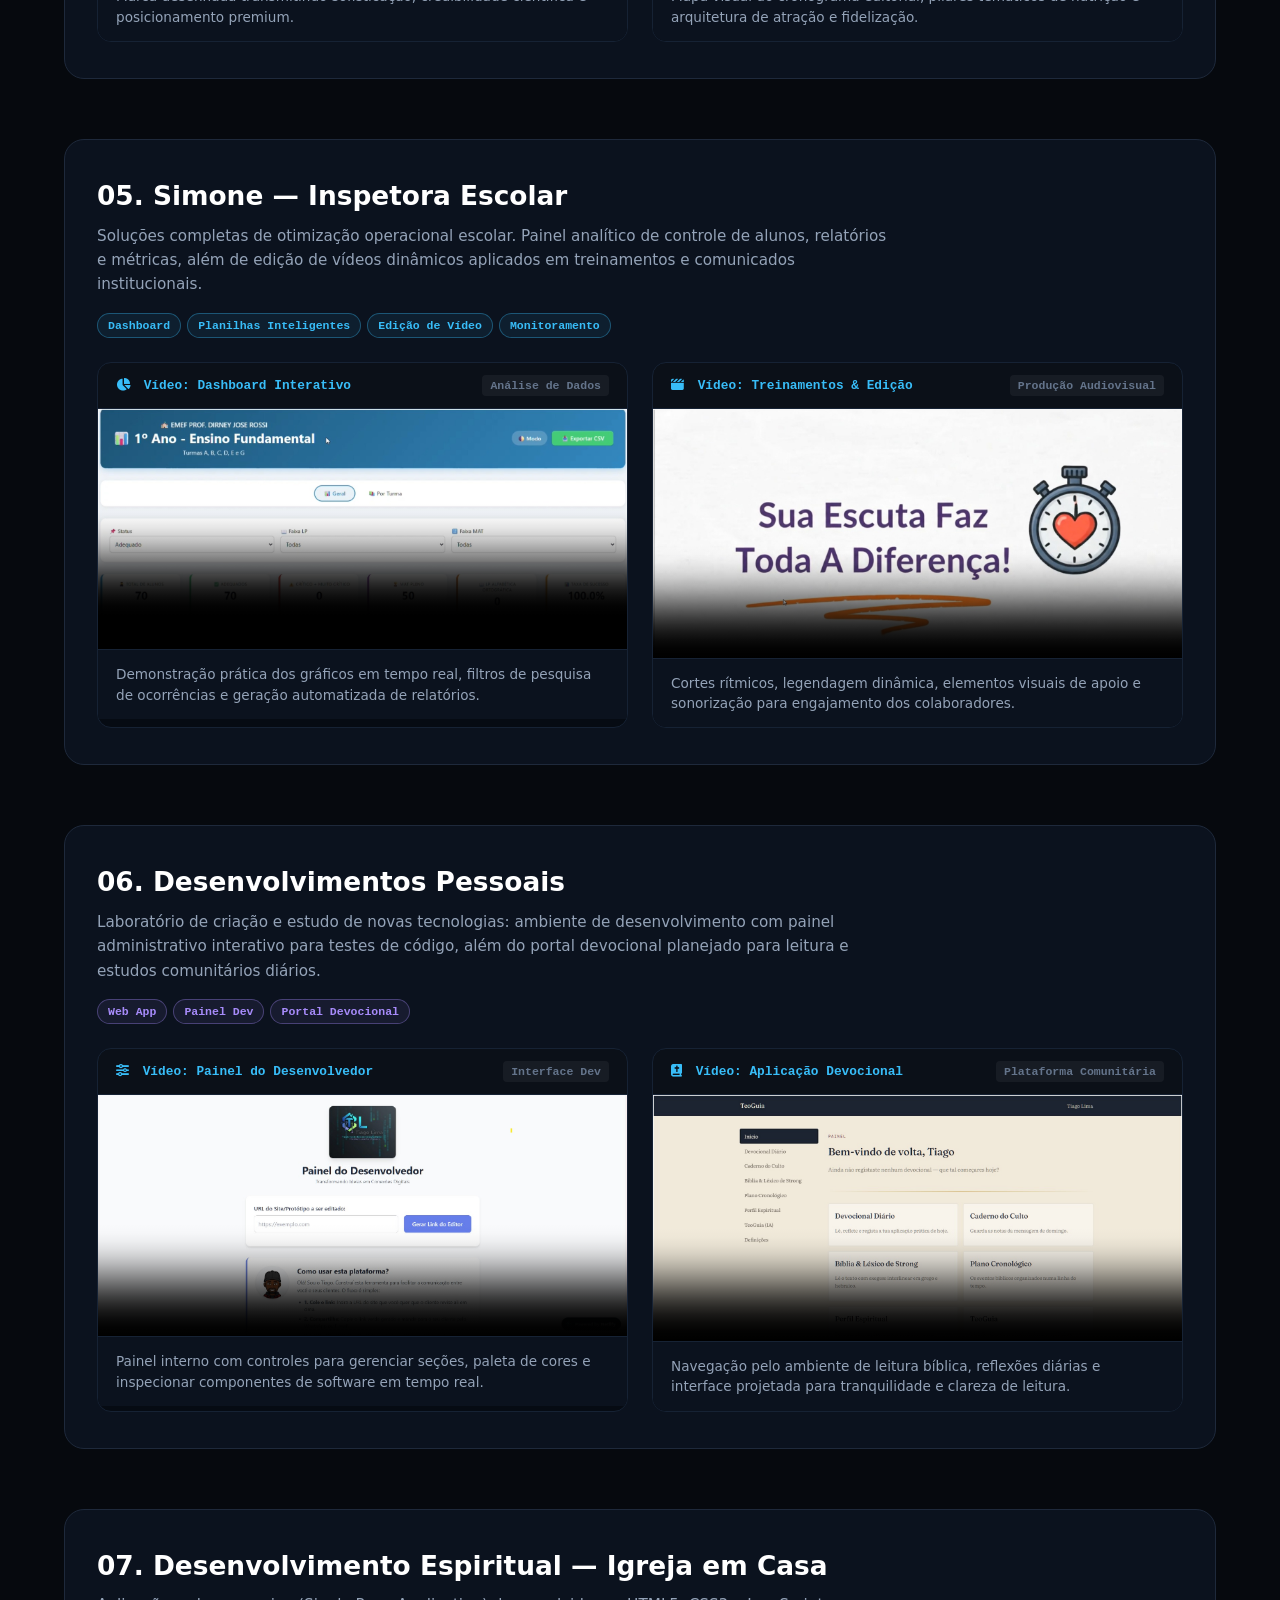
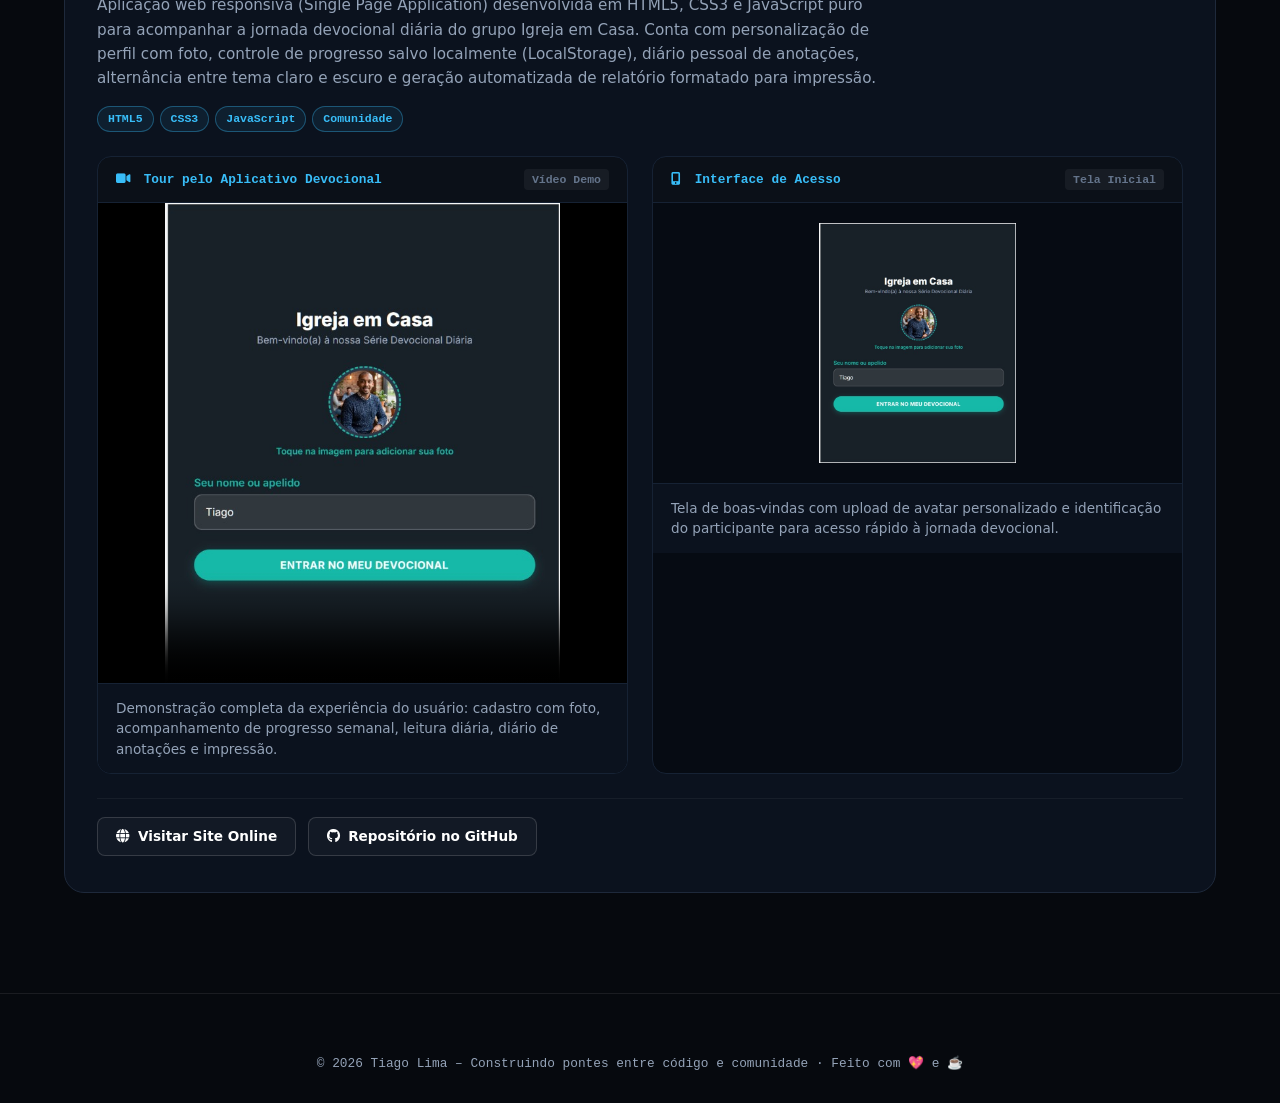
==== commit 6c94f04a: "feat: update Musicalidade Consciente showcase with Violao Descomplicado landing page and videos" ====
--- a/projetos.html
+++ b/projetos.html
@@ -186,62 +186,73 @@
     <section class="project-showcase-section" id="musicalidade">
       <div class="showcase-header">
         <div class="showcase-title-area">
-          <h2>02. Musicalidade Consciente</h2>
-          <p>
-            Gestão visual e digital integral do projeto musical: concepção de identidade visual e logotipo, confecção e diagramação de diplomas oficiais, artes de divulgação para canais digitais e gravação da navegação interativa do E-book.
-          </p>
-        </div>
-        <div class="tags-list">
+          <h2>02. Musicalidade Consciente — Lançamento Ebook Violão Descomplicado</h2>
+          <p>
+            Ecossistema digital e funil de lançamento completo para o E-book "Violão Descomplicado: Da Teoria à Canção" (108 páginas e 19 capítulos): desenvolvimento de Landing Page responsiva de alta conversão com cupom integrado, página de obrigado pós-venda, configuração e automação de entrega na plataforma Eduzz, produção de vídeos promocionais e de onboarding com IA generativa (Google Flow), além de identidade visual e certificados oficiais.
+          </p>
+        </div>
+        <div class="tags-list">
+          <span class="tag-badge tag-blue">Landing Page</span>
+          <span class="tag-badge tag-blue">Funil Eduzz</span>
+          <span class="tag-badge tag-blue">IA Generativa (Google Flow)</span>
+          <span class="tag-badge tag-blue">E-book (108 págs)</span>
           <span class="tag-badge tag-blue">Marketing Digital</span>
-          <span class="tag-badge tag-blue">Design</span>
-          <span class="tag-badge tag-blue">E-book</span>
-          <span class="tag-badge tag-blue">Documentação</span>
         </div>
       </div>
 
       <div class="media-grid grid-2-cols">
         <div class="media-block">
           <div class="media-label">
-            <span><i class="fa-solid fa-image"></i> Identidade Visual / Logotipo</span>
-            <span class="badge-tag">Branding</span>
+            <span><i class="fa-solid fa-clapperboard"></i> Vídeo de Vendas (VSL com IA — Google Flow)</span>
+            <span class="badge-tag">Campanha de Lançamento</span>
+          </div>
+          <div class="media-content">
+            <div class="video-wrapper">
+              <video controls poster="./assets/capa-oficial-ebook-violao.png" preload="metadata">
+                <source src="./assets/videos/Video_propaganda_ebook.mp4" type="video/mp4">
+                Seu navegador não suporta reprodução de vídeo.
+              </video>
+            </div>
+          </div>
+          <div class="media-caption">
+            Vídeo promocional gerado com consistência de personagens no Google Flow, apresentando a proposta do E-book e oferta com cupom de desconto.
+          </div>
+        </div>
+
+        <div class="media-block">
+          <div class="media-label">
+            <span><i class="fa-solid fa-circle-check"></i> Vídeo de Onboarding Pós-Venda</span>
+            <span class="badge-tag">Automação Eduzz</span>
+          </div>
+          <div class="media-content">
+            <div class="video-wrapper">
+              <video controls poster="./assets/mockup-ebook-violao.png" preload="metadata">
+                <source src="./assets/videos/Video_pos_venda.mp4" type="video/mp4">
+                Seu navegador não suporta reprodução de vídeo.
+              </video>
+            </div>
+          </div>
+          <div class="media-caption">
+            Vídeo da Página de Obrigado ensinando o aluno recém-inscrito a acessar o PDF e o EPUB no portal Meu Eduzz / Nutror imediatamente após a compra.
+          </div>
+        </div>
+
+        <div class="media-block">
+          <div class="media-label">
+            <span><i class="fa-solid fa-book-open"></i> Capa Oficial & Editoração (PDF / EPUB)</span>
+            <span class="badge-tag">Produto Digital</span>
           </div>
           <div class="image-wrapper contain-mode">
-            <img src="./assets/logo-musicalidade-consciente.jpg" alt="Logo Musicalidade Consciente" / loading="lazy">
-          </div>
-          <div class="media-caption">
-            Logotipo conceitual vetorizado com harmonia visual entre elementos musicais e clareza de marca.
-          </div>
-        </div>
-
-        <div class="media-block">
-          <div class="media-label">
-            <span><i class="fa-solid fa-certificate"></i> Diploma e Certificados</span>
-            <span class="badge-tag">Documentação</span>
-          </div>
-          <div class="image-wrapper">
-             <img src="./assets/certificado-em-branco.jpeg" alt="Certificado 3º Módulo" / loading="lazy">
-          </div>
-          <div class="media-caption">
-            Diagramação profissional de certificado e diploma para alunos e formandos dos módulos musicais.
-          </div>
-        </div>
-
-        <div class="media-block">
-          <div class="media-label">
-            <span><i class="fa-solid fa-bullhorn"></i> Artes de Divulgação</span>
-            <span class="badge-tag">Social Media</span>
-          </div>
-          <div class="image-wrapper">
-            <img src="./assets/artes_festival_entre_cordas_pq.jpeg" onerror="this.onerror=null; this.src='./assets/logo_musicalidade.jpg';" alt="Artes de Divulgação" / loading="lazy">
-          </div>
-          <div class="media-caption">
-            Conjunto de peças promocionais e criativos para campanhas em redes sociais e WhatsApp.
-          </div>
-        </div>
-
-        <div class="media-block">
-          <div class="media-label">
-            <span><i class="fa-solid fa-film"></i> Demonstração do E-book Digital</span>
+            <img src="./assets/capa-oficial-ebook-violao.png" onerror="this.onerror=null; this.src='./assets/capa.jpeg';" alt="Capa Oficial Violão Descomplicado" loading="lazy">
+          </div>
+          <div class="media-caption">
+            Capa oficial 1:1 e diagramação completa de 108 páginas com 19 capítulos, mapas mentais, exercícios práticos e dicionário visual de acordes.
+          </div>
+        </div>
+
+        <div class="media-block">
+          <div class="media-label">
+            <span><i class="fa-solid fa-film"></i> Tour Interativo pelas Páginas do E-book</span>
             <span class="badge-tag">Vídeo Review</span>
           </div>
           <div class="media-content">
@@ -253,9 +264,47 @@
             </div>
           </div>
           <div class="media-caption">
-            Apresentação interativa das páginas do e-book pedagógico com conteúdo estruturado e ilustrado.
-          </div>
-        </div>
+            Apresentação interna das páginas do e-book pedagógico com conteúdo estruturado da teoria à canção.
+          </div>
+        </div>
+
+        <div class="media-block">
+          <div class="media-label">
+            <span><i class="fa-solid fa-image"></i> Identidade Visual / Logotipo</span>
+            <span class="badge-tag">Branding</span>
+          </div>
+          <div class="image-wrapper contain-mode">
+            <img src="./assets/logo-musicalidade-consciente.jpg" alt="Logo Musicalidade Consciente" loading="lazy">
+          </div>
+          <div class="media-caption">
+            Logotipo conceitual vetorizado com harmonia visual entre elementos musicais e clareza de marca.
+          </div>
+        </div>
+
+        <div class="media-block">
+          <div class="media-label">
+            <span><i class="fa-solid fa-certificate"></i> Diploma e Certificados</span>
+            <span class="badge-tag">Documentação</span>
+          </div>
+          <div class="image-wrapper">
+             <img src="./assets/certificado-em-branco.jpeg" alt="Certificado 3º Módulo" loading="lazy">
+          </div>
+          <div class="media-caption">
+            Diagramação profissional de certificado e diploma para alunos e formandos dos módulos musicais.
+          </div>
+        </div>
+      </div>
+
+      <div class="showcase-actions" style="display: flex; gap: 12px; flex-wrap: wrap;">
+        <a href="https://ebookviolaodescomplicado.netlify.app" target="_blank" rel="noopener noreferrer" class="btn-action-outline">
+          <i class="fa-solid fa-globe"></i> Visitar Landing Page de Vendas
+        </a>
+        <a href="https://ebookviolaodescomplicado.netlify.app/obrigado.html" target="_blank" rel="noopener noreferrer" class="btn-action-outline">
+          <i class="fa-solid fa-circle-check"></i> Ver Página Pós-Venda (Obrigado)
+        </a>
+        <a href="https://github.com/tgojlima/projeto-musicalidade-consciente" target="_blank" rel="noopener noreferrer" class="btn-action-outline">
+          <i class="fa-brands fa-github"></i> Repositório no GitHub
+        </a>
       </div>
     </section>
 
